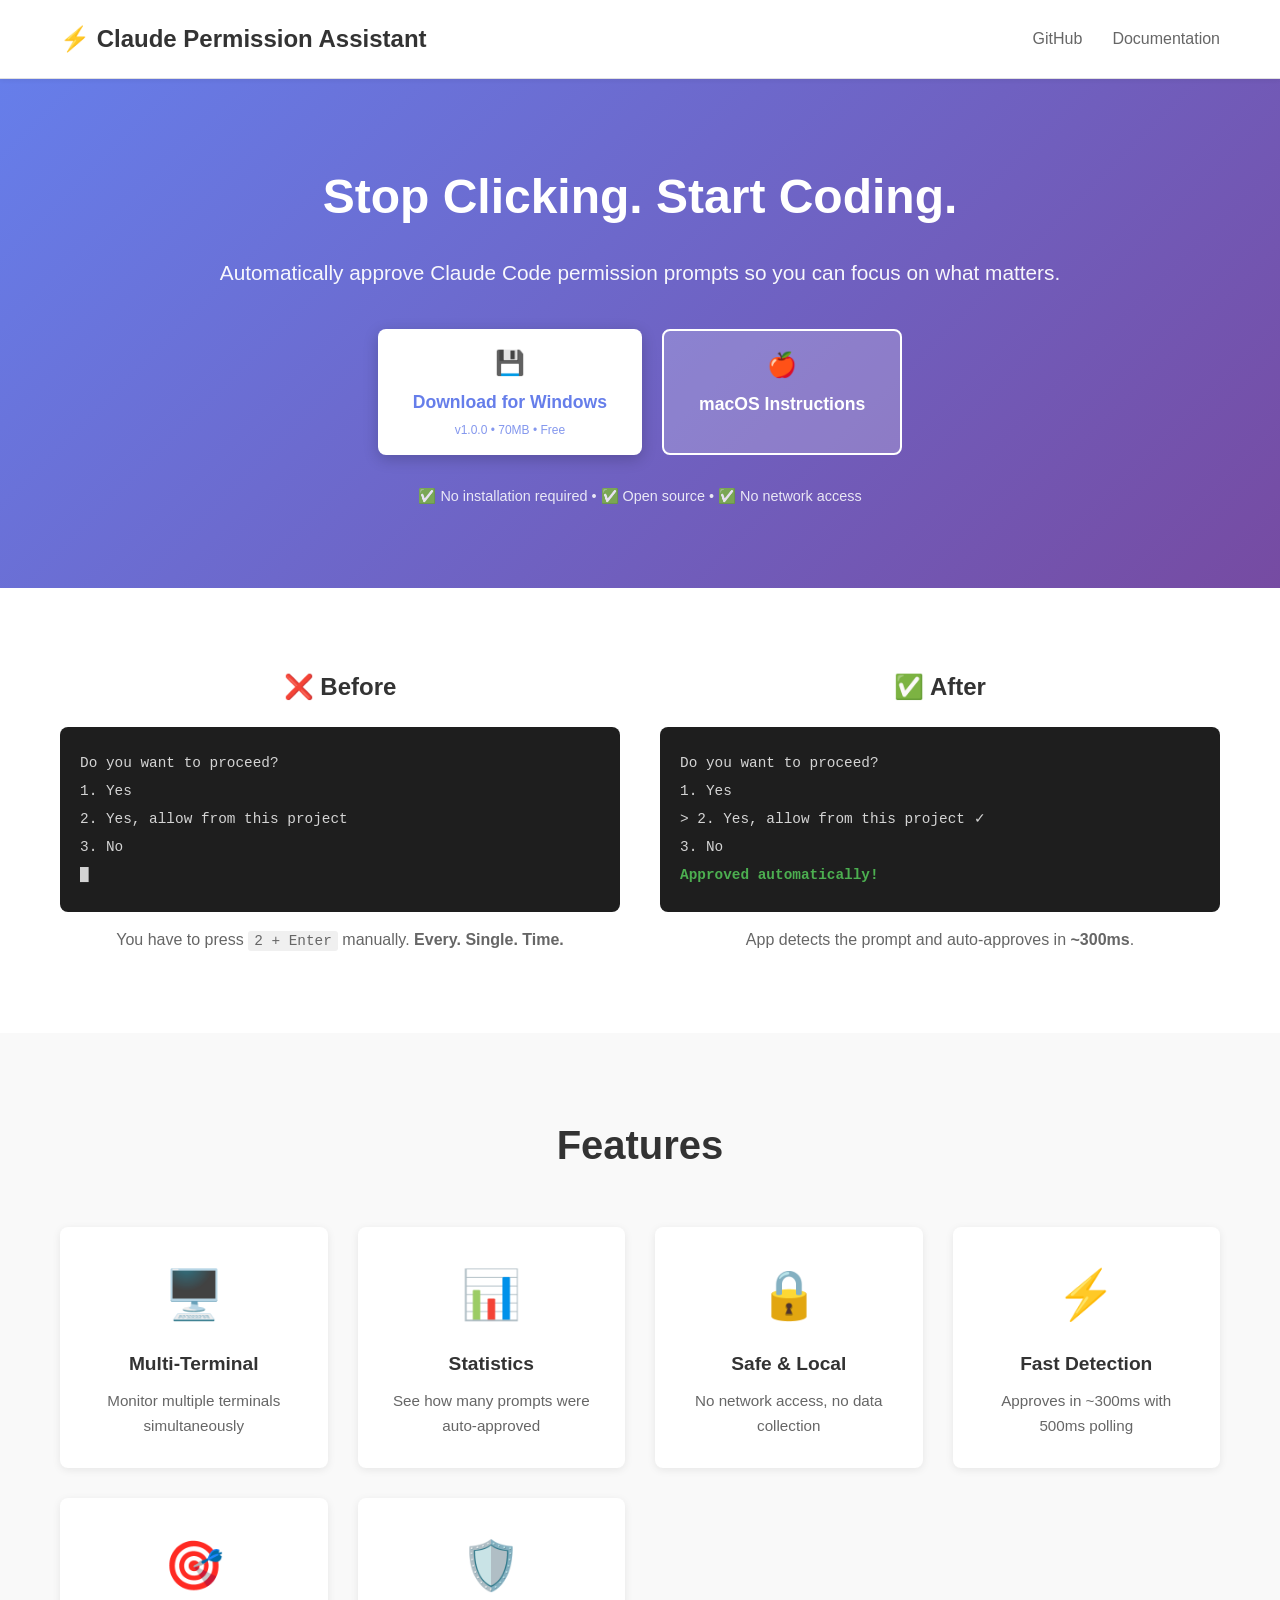
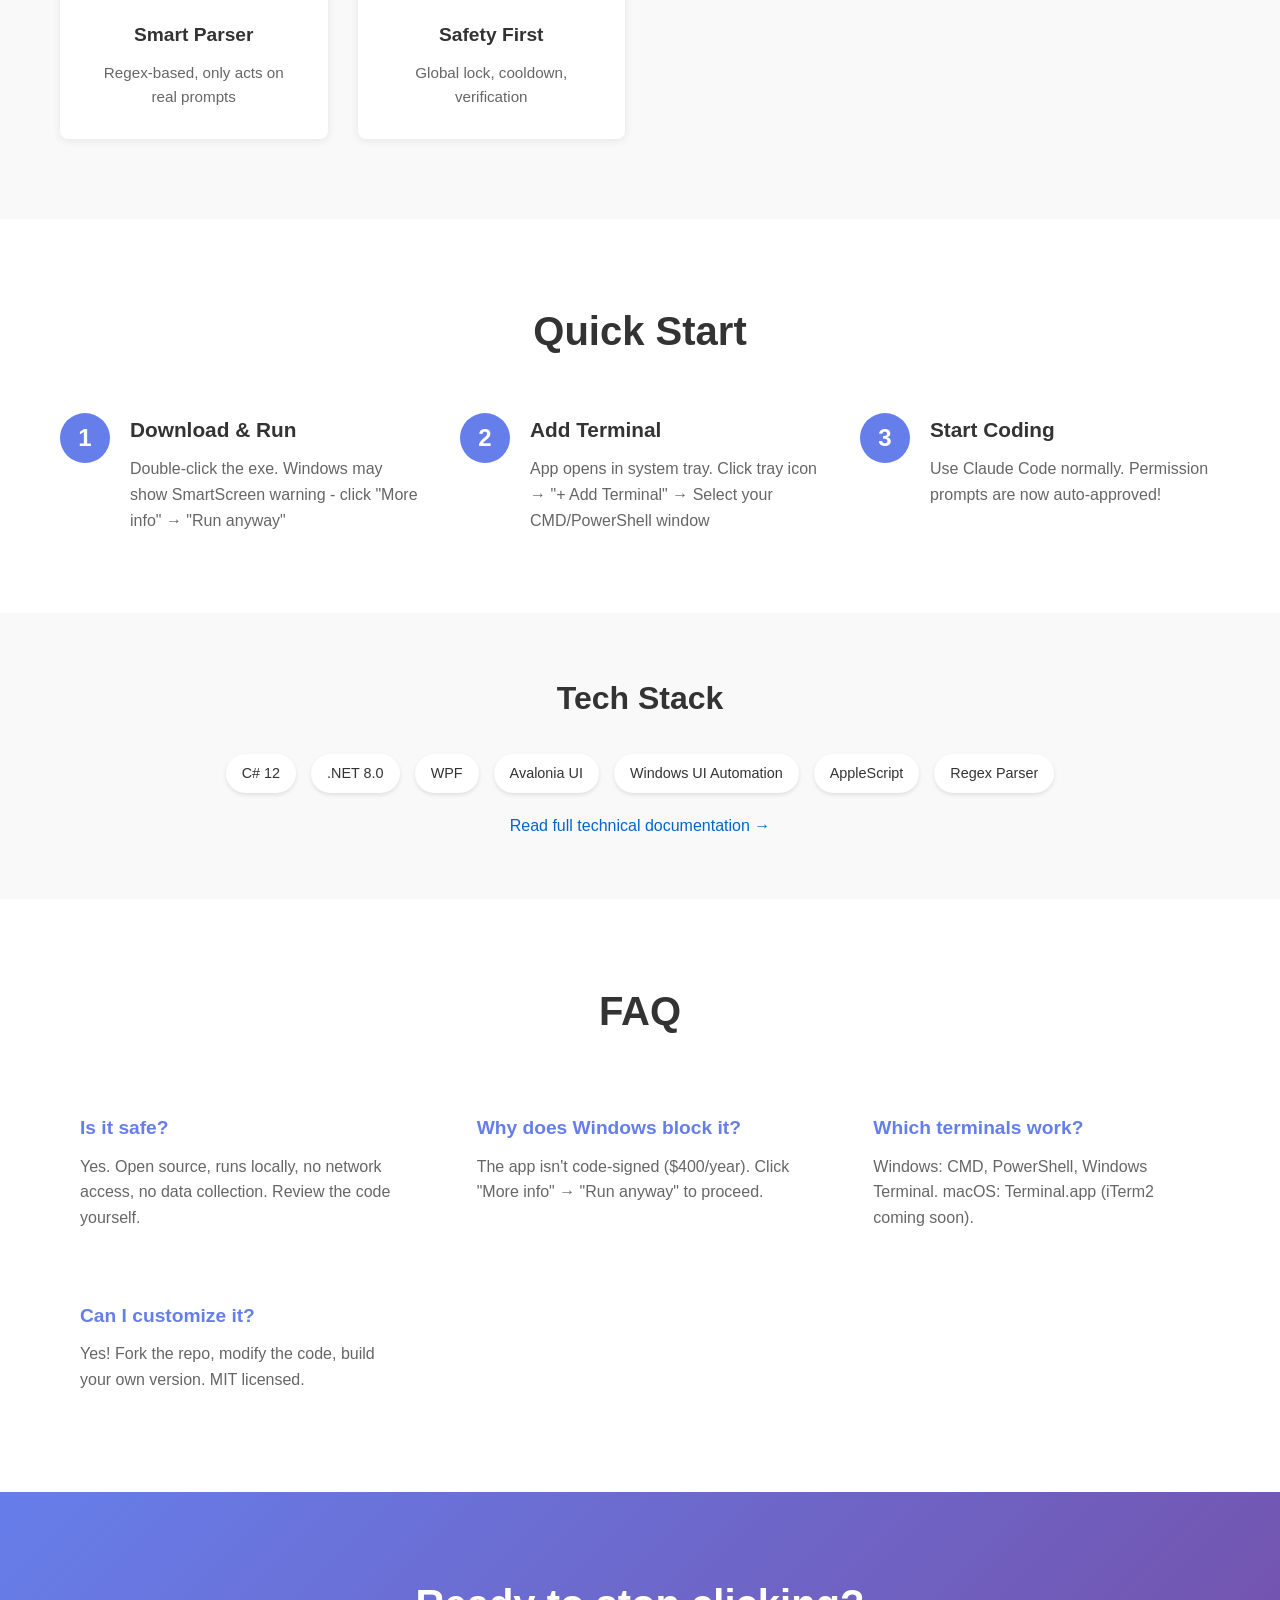
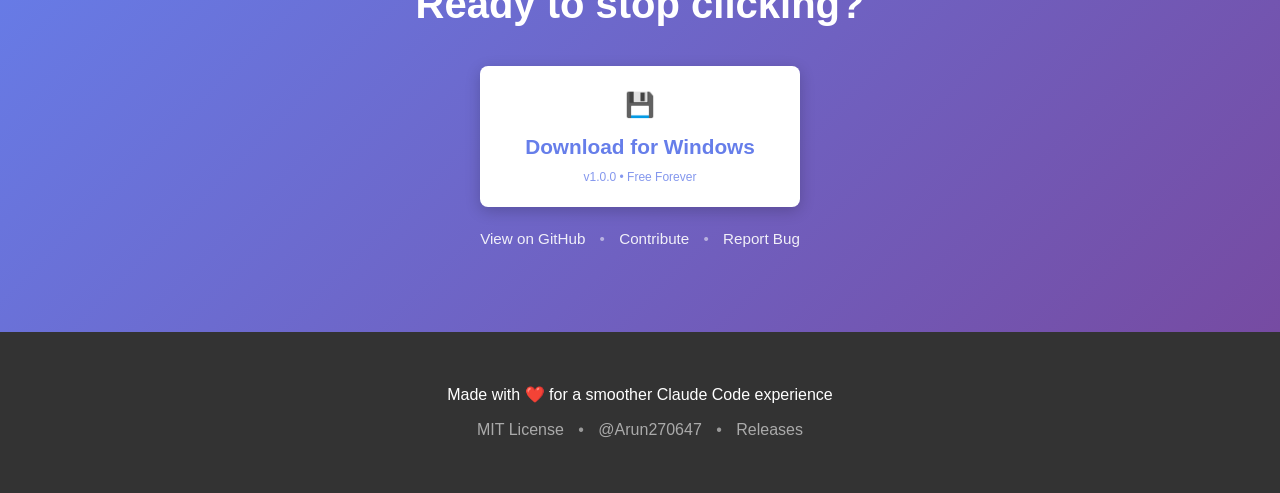
==== website/index.html @ e39c570d "Add website landing page - Responsive HTML/CSS design - Download buttons for Windows and macOS - Fea" ====
<!DOCTYPE html>
<html lang="en">
<head>
    <meta charset="UTF-8">
    <meta name="viewport" content="width=device-width, initial-scale=1.0">
    <meta name="description" content="Automatically approve Claude Code permission prompts. Free, open-source Windows and macOS app.">
    <title>Claude Permission Assistant - Auto-approve Claude Code Prompts</title>
    <link rel="stylesheet" href="assets/style.css">
</head>
<body>
    <!-- Header -->
    <header>
        <div class="container">
            <div class="logo">
                <h1>⚡ Claude Permission Assistant</h1>
            </div>
            <nav>
                <a href="https://github.com/Arun270647/claude-permissions-app">GitHub</a>
                <a href="https://github.com/Arun270647/claude-permissions-app#readme">Documentation</a>
            </nav>
        </div>
    </header>

    <!-- Hero Section -->
    <section class="hero">
        <div class="container">
            <h2>Stop Clicking. Start Coding.</h2>
            <p class="subtitle">Automatically approve Claude Code permission prompts so you can focus on what matters.</p>

            <div class="download-buttons">
                <a href="https://github.com/Arun270647/claude-permissions-app/releases/download/v1.0.0/ClaudePermissionAssistant.exe" class="btn btn-primary">
                    <span class="btn-icon">💾</span>
                    Download for Windows
                    <span class="btn-meta">v1.0.0 • 70MB • Free</span>
                </a>
                <a href="https://github.com/Arun270647/claude-permissions-app#installation" class="btn btn-secondary">
                    <span class="btn-icon">🍎</span>
                    macOS Instructions
                </a>
            </div>

            <p class="note">✅ No installation required • ✅ Open source • ✅ No network access</p>
        </div>
    </section>

    <!-- Problem/Solution -->
    <section class="problem-solution">
        <div class="container">
            <div class="before-after">
                <div class="before">
                    <h3>❌ Before</h3>
                    <div class="terminal">
                        <p>Do you want to proceed?</p>
                        <p>  1. Yes</p>
                        <p>  2. Yes, allow from this project</p>
                        <p>  3. No</p>
                        <p></p>
                        <p class="blink">█</p>
                    </div>
                    <p class="description">You have to press <code>2 + Enter</code> manually. <strong>Every. Single. Time.</strong></p>
                </div>

                <div class="after">
                    <h3>✅ After</h3>
                    <div class="terminal">
                        <p>Do you want to proceed?</p>
                        <p>  1. Yes</p>
                        <p>> 2. Yes, allow from this project ✓</p>
                        <p>  3. No</p>
                        <p></p>
                        <p class="success">Approved automatically!</p>
                    </div>
                    <p class="description">App detects the prompt and auto-approves in <strong>~300ms</strong>.</p>
                </div>
            </div>
        </div>
    </section>

    <!-- Features -->
    <section class="features">
        <div class="container">
            <h2>Features</h2>
            <div class="feature-grid">
                <div class="feature">
                    <div class="feature-icon">🖥️</div>
                    <h3>Multi-Terminal</h3>
                    <p>Monitor multiple terminals simultaneously</p>
                </div>
                <div class="feature">
                    <div class="feature-icon">📊</div>
                    <h3>Statistics</h3>
                    <p>See how many prompts were auto-approved</p>
                </div>
                <div class="feature">
                    <div class="feature-icon">🔒</div>
                    <h3>Safe & Local</h3>
                    <p>No network access, no data collection</p>
                </div>
                <div class="feature">
                    <div class="feature-icon">⚡</div>
                    <h3>Fast Detection</h3>
                    <p>Approves in ~300ms with 500ms polling</p>
                </div>
                <div class="feature">
                    <div class="feature-icon">🎯</div>
                    <h3>Smart Parser</h3>
                    <p>Regex-based, only acts on real prompts</p>
                </div>
                <div class="feature">
                    <div class="feature-icon">🛡️</div>
                    <h3>Safety First</h3>
                    <p>Global lock, cooldown, verification</p>
                </div>
            </div>
        </div>
    </section>

    <!-- Quick Start -->
    <section class="quick-start">
        <div class="container">
            <h2>Quick Start</h2>
            <div class="steps">
                <div class="step">
                    <div class="step-number">1</div>
                    <div class="step-content">
                        <h3>Download & Run</h3>
                        <p>Double-click the exe. Windows may show SmartScreen warning - click "More info" → "Run anyway"</p>
                    </div>
                </div>
                <div class="step">
                    <div class="step-number">2</div>
                    <div class="step-content">
                        <h3>Add Terminal</h3>
                        <p>App opens in system tray. Click tray icon → "+ Add Terminal" → Select your CMD/PowerShell window</p>
                    </div>
                </div>
                <div class="step">
                    <div class="step-number">3</div>
                    <div class="step-content">
                        <h3>Start Coding</h3>
                        <p>Use Claude Code normally. Permission prompts are now auto-approved!</p>
                    </div>
                </div>
            </div>
        </div>
    </section>

    <!-- Tech Stack -->
    <section class="tech-stack">
        <div class="container">
            <h2>Tech Stack</h2>
            <div class="tech-badges">
                <span class="badge">C# 12</span>
                <span class="badge">.NET 8.0</span>
                <span class="badge">WPF</span>
                <span class="badge">Avalonia UI</span>
                <span class="badge">Windows UI Automation</span>
                <span class="badge">AppleScript</span>
                <span class="badge">Regex Parser</span>
            </div>
            <p><a href="https://github.com/Arun270647/claude-permissions-app/blob/main/docs/TECH_STACK.md">Read full technical documentation →</a></p>
        </div>
    </section>

    <!-- FAQ -->
    <section class="faq">
        <div class="container">
            <h2>FAQ</h2>
            <div class="faq-grid">
                <div class="faq-item">
                    <h3>Is it safe?</h3>
                    <p>Yes. Open source, runs locally, no network access, no data collection. Review the code yourself.</p>
                </div>
                <div class="faq-item">
                    <h3>Why does Windows block it?</h3>
                    <p>The app isn't code-signed ($400/year). Click "More info" → "Run anyway" to proceed.</p>
                </div>
                <div class="faq-item">
                    <h3>Which terminals work?</h3>
                    <p>Windows: CMD, PowerShell, Windows Terminal. macOS: Terminal.app (iTerm2 coming soon).</p>
                </div>
                <div class="faq-item">
                    <h3>Can I customize it?</h3>
                    <p>Yes! Fork the repo, modify the code, build your own version. MIT licensed.</p>
                </div>
            </div>
        </div>
    </section>

    <!-- CTA -->
    <section class="cta">
        <div class="container">
            <h2>Ready to stop clicking?</h2>
            <a href="https://github.com/Arun270647/claude-permissions-app/releases/download/v1.0.0/ClaudePermissionAssistant.exe" class="btn btn-primary btn-large">
                <span class="btn-icon">💾</span>
                Download for Windows
                <span class="btn-meta">v1.0.0 • Free Forever</span>
            </a>
            <p class="cta-links">
                <a href="https://github.com/Arun270647/claude-permissions-app">View on GitHub</a>
                <span>•</span>
                <a href="https://github.com/Arun270647/claude-permissions-app/blob/main/docs/CONTRIBUTING.md">Contribute</a>
                <span>•</span>
                <a href="https://github.com/Arun270647/claude-permissions-app/issues">Report Bug</a>
            </p>
        </div>
    </section>

    <!-- Footer -->
    <footer>
        <div class="container">
            <p>Made with ❤️ for a smoother Claude Code experience</p>
            <p>
                <a href="https://github.com/Arun270647/claude-permissions-app/blob/main/LICENSE">MIT License</a>
                <span>•</span>
                <a href="https://github.com/Arun270647">@Arun270647</a>
                <span>•</span>
                <a href="https://github.com/Arun270647/claude-permissions-app/releases">Releases</a>
            </p>
        </div>
    </footer>
</body>
</html>
---- website/assets/style.css ----
/* Reset & Base */
* {
    margin: 0;
    padding: 0;
    box-sizing: border-box;
}

body {
    font-family: -apple-system, BlinkMacSystemFont, 'Segoe UI', Roboto, Oxygen, Ubuntu, Cantarell, sans-serif;
    line-height: 1.6;
    color: #333;
    background: #f5f5f5;
}

.container {
    max-width: 1200px;
    margin: 0 auto;
    padding: 0 20px;
}

a {
    color: #0066cc;
    text-decoration: none;
}

a:hover {
    text-decoration: underline;
}

code {
    background: #f0f0f0;
    padding: 2px 6px;
    border-radius: 3px;
    font-family: 'Courier New', monospace;
    font-size: 0.9em;
}

/* Header */
header {
    background: #fff;
    border-bottom: 1px solid #e0e0e0;
    padding: 20px 0;
    position: sticky;
    top: 0;
    z-index: 100;
    box-shadow: 0 2px 4px rgba(0,0,0,0.05);
}

header .container {
    display: flex;
    justify-content: space-between;
    align-items: center;
}

.logo h1 {
    font-size: 1.5rem;
    font-weight: 600;
}

nav {
    display: flex;
    gap: 30px;
}

nav a {
    color: #666;
    font-weight: 500;
    transition: color 0.2s;
}

nav a:hover {
    color: #0066cc;
    text-decoration: none;
}

/* Hero Section */
.hero {
    background: linear-gradient(135deg, #667eea 0%, #764ba2 100%);
    color: white;
    padding: 80px 0;
    text-align: center;
}

.hero h2 {
    font-size: 3rem;
    margin-bottom: 20px;
    font-weight: 700;
}

.hero .subtitle {
    font-size: 1.3rem;
    margin-bottom: 40px;
    opacity: 0.95;
}

.download-buttons {
    display: flex;
    gap: 20px;
    justify-content: center;
    margin-bottom: 30px;
    flex-wrap: wrap;
}

.btn {
    display: inline-flex;
    flex-direction: column;
    align-items: center;
    padding: 15px 35px;
    border-radius: 8px;
    font-weight: 600;
    font-size: 1.1rem;
    transition: all 0.3s;
    cursor: pointer;
    text-decoration: none;
}

.btn-primary {
    background: #fff;
    color: #667eea;
    box-shadow: 0 4px 15px rgba(0,0,0,0.2);
}

.btn-primary:hover {
    transform: translateY(-2px);
    box-shadow: 0 6px 20px rgba(0,0,0,0.3);
    text-decoration: none;
}

.btn-secondary {
    background: rgba(255,255,255,0.2);
    color: white;
    border: 2px solid white;
}

.btn-secondary:hover {
    background: rgba(255,255,255,0.3);
    transform: translateY(-2px);
    text-decoration: none;
}

.btn-icon {
    font-size: 1.5rem;
    margin-bottom: 5px;
}

.btn-meta {
    font-size: 0.75rem;
    opacity: 0.8;
    font-weight: 400;
    margin-top: 5px;
}

.btn-large {
    font-size: 1.3rem;
    padding: 20px 45px;
}

.hero .note {
    font-size: 0.9rem;
    opacity: 0.85;
}

/* Problem/Solution */
.problem-solution {
    padding: 80px 0;
    background: #fff;
}

.before-after {
    display: grid;
    grid-template-columns: 1fr 1fr;
    gap: 40px;
}

.before h3, .after h3 {
    text-align: center;
    margin-bottom: 20px;
    font-size: 1.5rem;
}

.terminal {
    background: #1e1e1e;
    color: #d4d4d4;
    padding: 20px;
    border-radius: 8px;
    font-family: 'Courier New', monospace;
    font-size: 0.9rem;
    min-height: 150px;
    margin-bottom: 15px;
}

.terminal p {
    margin: 5px 0;
}

.terminal .blink {
    animation: blink 1s infinite;
}

.terminal .success {
    color: #4caf50;
    font-weight: bold;
}

@keyframes blink {
    0%, 50% { opacity: 1; }
    51%, 100% { opacity: 0; }
}

.description {
    text-align: center;
    color: #666;
}

/* Features */
.features {
    padding: 80px 0;
    background: #f9f9f9;
}

.features h2 {
    text-align: center;
    font-size: 2.5rem;
    margin-bottom: 50px;
}

.feature-grid {
    display: grid;
    grid-template-columns: repeat(auto-fit, minmax(250px, 1fr));
    gap: 30px;
}

.feature {
    background: white;
    padding: 30px;
    border-radius: 8px;
    text-align: center;
    box-shadow: 0 2px 8px rgba(0,0,0,0.08);
    transition: transform 0.3s;
}

.feature:hover {
    transform: translateY(-5px);
}

.feature-icon {
    font-size: 3rem;
    margin-bottom: 15px;
}

.feature h3 {
    margin-bottom: 10px;
    font-size: 1.2rem;
}

.feature p {
    color: #666;
    font-size: 0.95rem;
}

/* Quick Start */
.quick-start {
    padding: 80px 0;
    background: #fff;
}

.quick-start h2 {
    text-align: center;
    font-size: 2.5rem;
    margin-bottom: 50px;
}

.steps {
    display: flex;
    gap: 40px;
    flex-wrap: wrap;
}

.step {
    flex: 1;
    min-width: 280px;
    display: flex;
    gap: 20px;
}

.step-number {
    width: 50px;
    height: 50px;
    background: #667eea;
    color: white;
    border-radius: 50%;
    display: flex;
    align-items: center;
    justify-content: center;
    font-size: 1.5rem;
    font-weight: bold;
    flex-shrink: 0;
}

.step-content h3 {
    margin-bottom: 10px;
    font-size: 1.3rem;
}

.step-content p {
    color: #666;
}

/* Tech Stack */
.tech-stack {
    padding: 60px 0;
    background: #f9f9f9;
    text-align: center;
}

.tech-stack h2 {
    font-size: 2rem;
    margin-bottom: 30px;
}

.tech-badges {
    display: flex;
    flex-wrap: wrap;
    gap: 15px;
    justify-content: center;
    margin-bottom: 20px;
}

.badge {
    background: white;
    padding: 8px 16px;
    border-radius: 20px;
    font-size: 0.9rem;
    font-weight: 500;
    box-shadow: 0 2px 4px rgba(0,0,0,0.1);
}

/* FAQ */
.faq {
    padding: 80px 0;
    background: #fff;
}

.faq h2 {
    text-align: center;
    font-size: 2.5rem;
    margin-bottom: 50px;
}

.faq-grid {
    display: grid;
    grid-template-columns: repeat(auto-fit, minmax(300px, 1fr));
    gap: 30px;
}

.faq-item {
    padding: 20px;
}

.faq-item h3 {
    margin-bottom: 10px;
    font-size: 1.2rem;
    color: #667eea;
}

.faq-item p {
    color: #666;
}

/* CTA */
.cta {
    padding: 80px 0;
    background: linear-gradient(135deg, #667eea 0%, #764ba2 100%);
    color: white;
    text-align: center;
}

.cta h2 {
    font-size: 2.5rem;
    margin-bottom: 30px;
}

.cta-links {
    margin-top: 20px;
    font-size: 0.95rem;
}

.cta-links a {
    color: white;
    opacity: 0.9;
}

.cta-links a:hover {
    opacity: 1;
}

.cta-links span {
    margin: 0 10px;
    opacity: 0.5;
}

/* Footer */
footer {
    padding: 40px 0;
    background: #333;
    color: white;
    text-align: center;
}

footer p {
    margin: 10px 0;
}

footer a {
    color: #aaa;
}

footer a:hover {
    color: white;
}

footer span {
    margin: 0 10px;
    opacity: 0.5;
}

/* Responsive */
@media (max-width: 768px) {
    .hero h2 {
        font-size: 2rem;
    }

    .hero .subtitle {
        font-size: 1.1rem;
    }

    .before-after {
        grid-template-columns: 1fr;
    }

    nav {
        gap: 15px;
    }

    .steps {
        flex-direction: column;
    }

    .download-buttons {
        flex-direction: column;
        align-items: stretch;
    }

    .btn {
        width: 100%;
    }
}

@media (max-width: 480px) {
    header .container {
        flex-direction: column;
        gap: 15px;
    }

    .hero {
        padding: 50px 0;
    }

    .features,
    .quick-start,
    .faq {
        padding: 50px 0;
    }
}
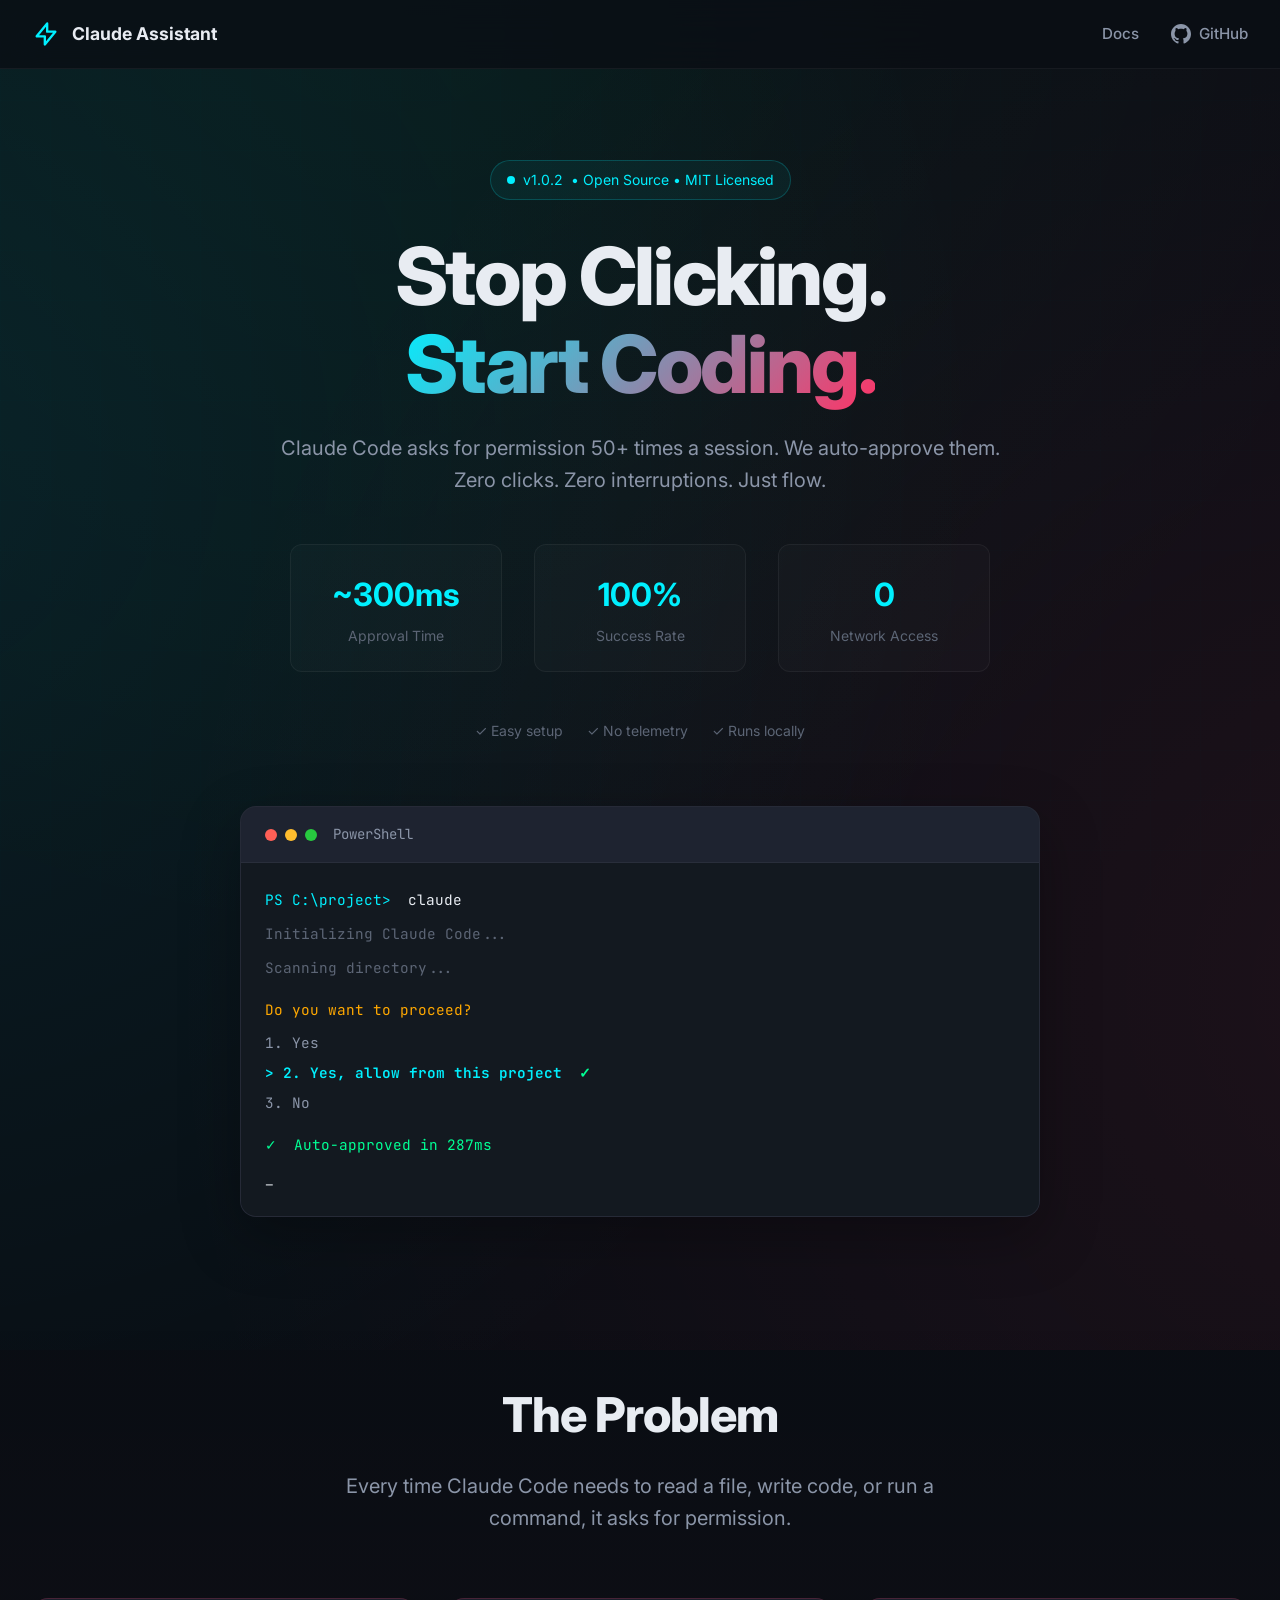
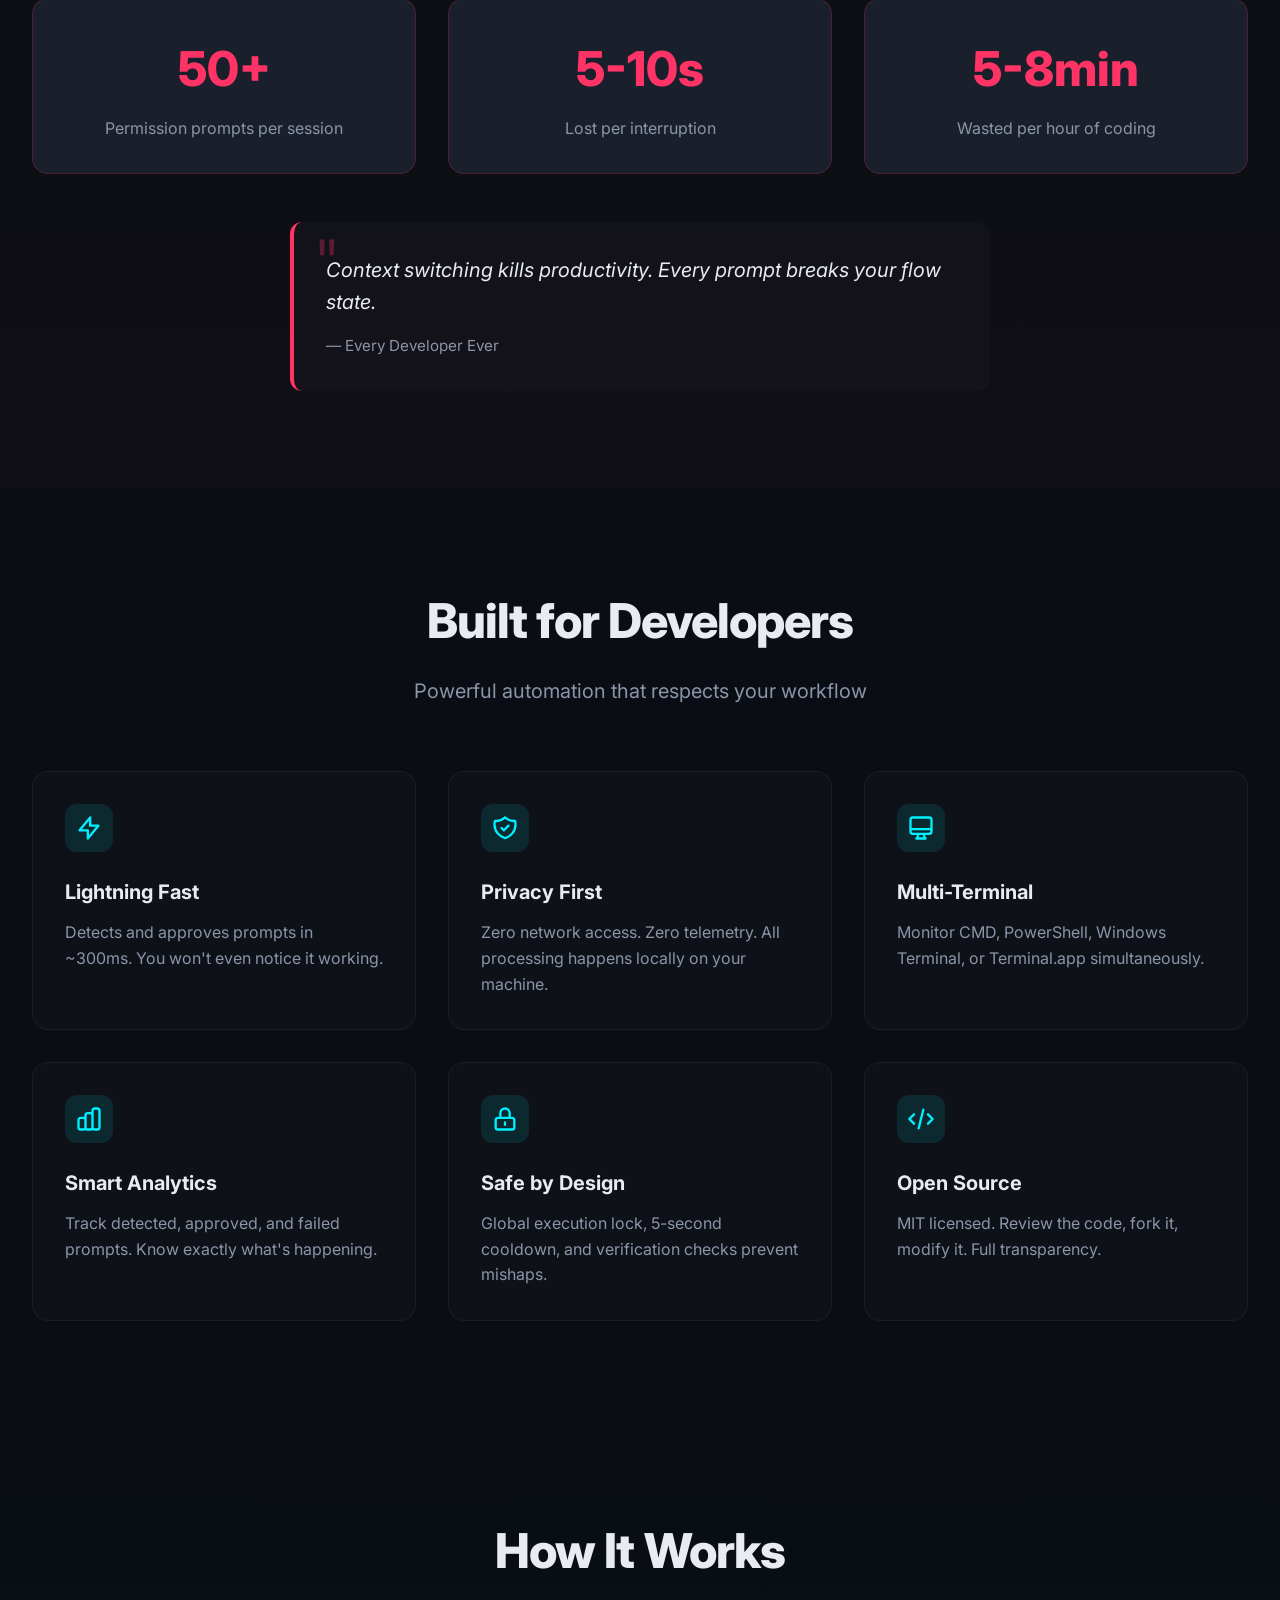
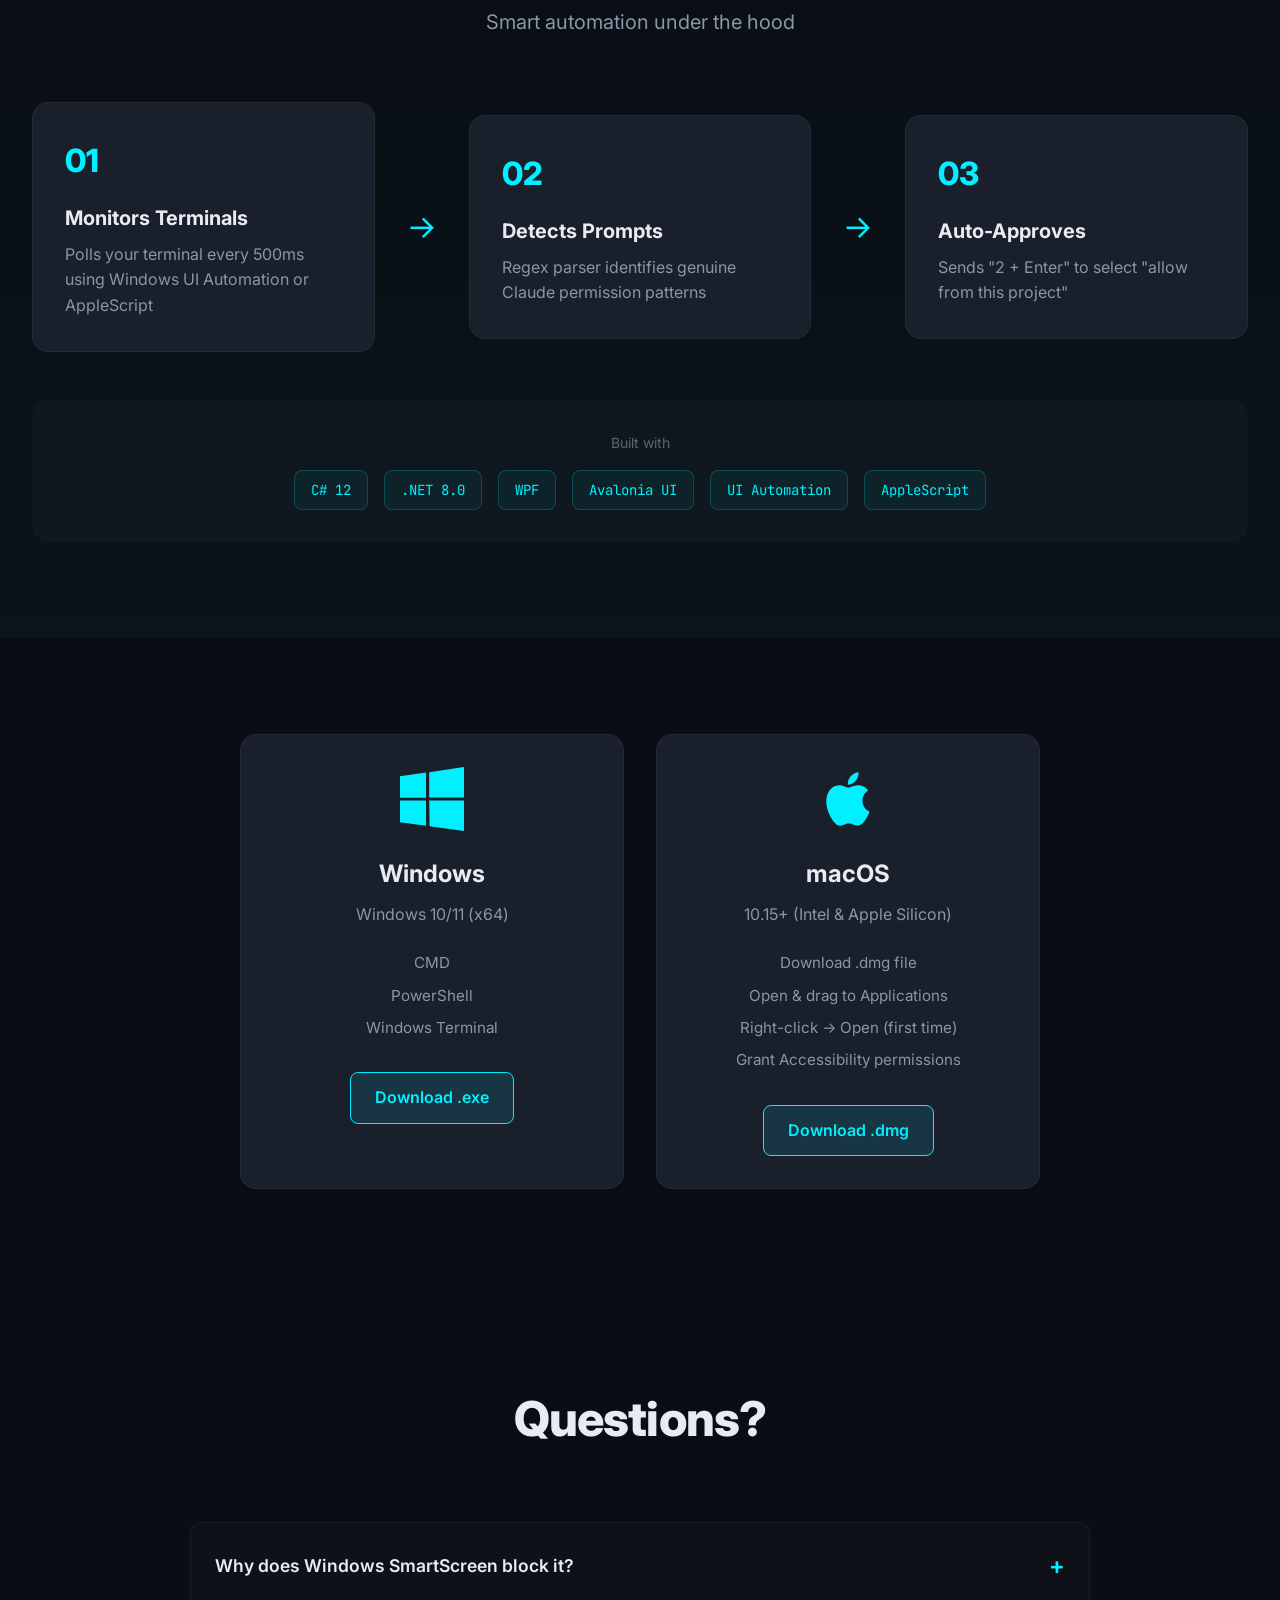
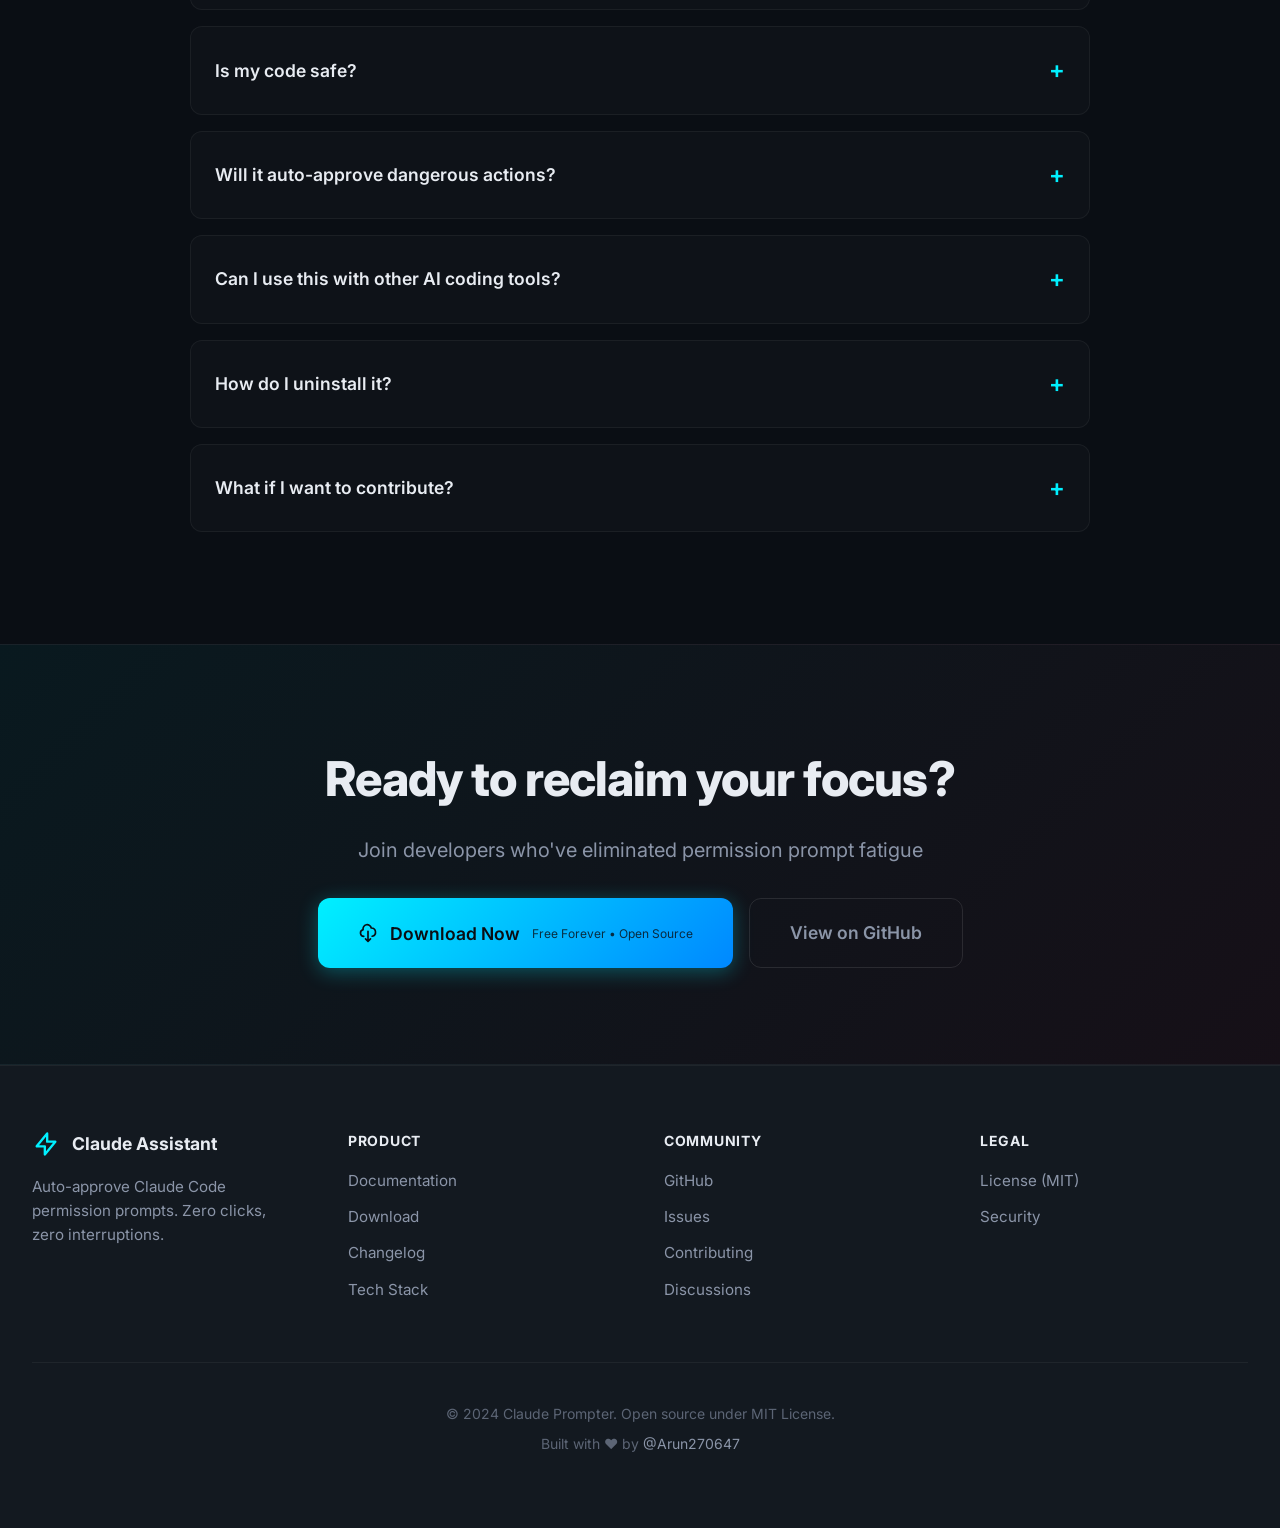
==== commit 4ccb3618: "feat: Integrate website into repo with automatic versioning CHANGES: - Moved cpa-web into website/ s" ====
--- a/website/index.html
+++ b/website/index.html
@@ -3,221 +3,415 @@
 <head>
     <meta charset="UTF-8">
     <meta name="viewport" content="width=device-width, initial-scale=1.0">
-    <meta name="description" content="Automatically approve Claude Code permission prompts. Free, open-source Windows and macOS app.">
-    <title>Claude Permission Assistant - Auto-approve Claude Code Prompts</title>
+    <meta name="description" content="Stop interrupting your flow. Claude Prompter auto-approves permission prompts so you can code without breaking focus.">
+    <title>Claude Prompter • Never Click Again</title>
+    <link rel="preconnect" href="https://fonts.googleapis.com">
+    <link rel="preconnect" href="https://fonts.gstatic.com" crossorigin>
+    <link href="https://fonts.googleapis.com/css2?family=Inter:wght@300;400;500;600;700;800;900&family=JetBrains+Mono:wght@400;600&display=swap" rel="stylesheet">
     <link rel="stylesheet" href="assets/style.css">
 </head>
 <body>
-    <!-- Header -->
-    <header>
-        <div class="container">
-            <div class="logo">
-                <h1>⚡ Claude Permission Assistant</h1>
-            </div>
-            <nav>
-                <a href="https://github.com/Arun270647/claude-permissions-app">GitHub</a>
-                <a href="https://github.com/Arun270647/claude-permissions-app#readme">Documentation</a>
-            </nav>
-        </div>
-    </header>
+    <!-- Animated background -->
+    <div class="bg-gradient"></div>
+    <div class="bg-grid"></div>
+
+    <!-- Navigation -->
+    <nav class="nav">
+        <div class="nav-container">
+            <div class="nav-logo">
+                <svg class="logo-icon" viewBox="0 0 24 24" fill="none" stroke="currentColor">
+                    <path stroke-linecap="round" stroke-linejoin="round" stroke-width="2" d="M13 10V3L4 14h7v7l9-11h-7z" />
+                </svg>
+                <span>Claude Assistant</span>
+            </div>
+            <div class="nav-links">
+                <a href="https://github.com/Arun270647/claude-permissions-app#readme" class="nav-link">Docs</a>
+                <a href="https://github.com/Arun270647/claude-permissions-app" class="nav-link">
+                    <svg width="20" height="20" viewBox="0 0 24 24" fill="currentColor">
+                        <path d="M12 0c-6.626 0-12 5.373-12 12 0 5.302 3.438 9.8 8.207 11.387.599.111.793-.261.793-.577v-2.234c-3.338.726-4.033-1.416-4.033-1.416-.546-1.387-1.333-1.756-1.333-1.756-1.089-.745.083-.729.083-.729 1.205.084 1.839 1.237 1.839 1.237 1.07 1.834 2.807 1.304 3.492.997.107-.775.418-1.305.762-1.604-2.665-.305-5.467-1.334-5.467-5.931 0-1.311.469-2.381 1.236-3.221-.124-.303-.535-1.524.117-3.176 0 0 1.008-.322 3.301 1.23.957-.266 1.983-.399 3.003-.404 1.02.005 2.047.138 3.006.404 2.291-1.552 3.297-1.23 3.297-1.23.653 1.653.242 2.874.118 3.176.77.84 1.235 1.911 1.235 3.221 0 4.609-2.807 5.624-5.479 5.921.43.372.823 1.102.823 2.222v3.293c0 .319.192.694.801.576 4.765-1.589 8.199-6.086 8.199-11.386 0-6.627-5.373-12-12-12z"/>
+                    </svg>
+                    GitHub
+                </a>
+            </div>
+        </div>
+    </nav>
 
     <!-- Hero Section -->
     <section class="hero">
-        <div class="container">
-            <h2>Stop Clicking. Start Coding.</h2>
-            <p class="subtitle">Automatically approve Claude Code permission prompts so you can focus on what matters.</p>
-
-            <div class="download-buttons">
-                <a href="https://github.com/Arun270647/claude-permissions-app/releases/download/v1.0.0/ClaudePermissionAssistant.exe" class="btn btn-primary">
-                    <span class="btn-icon">💾</span>
-                    Download for Windows
-                    <span class="btn-meta">v1.0.0 • 70MB • Free</span>
-                </a>
-                <a href="https://github.com/Arun270647/claude-permissions-app#installation" class="btn btn-secondary">
-                    <span class="btn-icon">🍎</span>
-                    macOS Instructions
-                </a>
-            </div>
-
-            <p class="note">✅ No installation required • ✅ Open source • ✅ No network access</p>
-        </div>
-    </section>
-
-    <!-- Problem/Solution -->
-    <section class="problem-solution">
-        <div class="container">
-            <div class="before-after">
-                <div class="before">
-                    <h3>❌ Before</h3>
-                    <div class="terminal">
-                        <p>Do you want to proceed?</p>
-                        <p>  1. Yes</p>
-                        <p>  2. Yes, allow from this project</p>
-                        <p>  3. No</p>
-                        <p></p>
-                        <p class="blink">█</p>
-                    </div>
-                    <p class="description">You have to press <code>2 + Enter</code> manually. <strong>Every. Single. Time.</strong></p>
-                </div>
-
-                <div class="after">
-                    <h3>✅ After</h3>
-                    <div class="terminal">
-                        <p>Do you want to proceed?</p>
-                        <p>  1. Yes</p>
-                        <p>> 2. Yes, allow from this project ✓</p>
-                        <p>  3. No</p>
-                        <p></p>
-                        <p class="success">Approved automatically!</p>
-                    </div>
-                    <p class="description">App detects the prompt and auto-approves in <strong>~300ms</strong>.</p>
-                </div>
-            </div>
-        </div>
-    </section>
-
-    <!-- Features -->
+        <div class="hero-container">
+            <div class="hero-badge">
+                <span class="badge-dot"></span>
+                <span id="version-badge">v1.0.2</span> • Open Source • MIT Licensed
+            </div>
+
+            <h1 class="hero-title">
+                Stop Clicking.
+                <br />
+                <span class="gradient-text">Start Coding.</span>
+            </h1>
+
+            <p class="hero-subtitle">
+                Claude Code asks for permission 50+ times a session. We auto-approve them.
+                <br />
+                Zero clicks. Zero interruptions. Just flow.
+            </p>
+
+            <div class="hero-stats">
+                <div class="stat">
+                    <div class="stat-value">~300ms</div>
+                    <div class="stat-label">Approval Time</div>
+                </div>
+                <div class="stat">
+                    <div class="stat-value">100%</div>
+                    <div class="stat-label">Success Rate</div>
+                </div>
+                <div class="stat">
+                    <div class="stat-value">0</div>
+                    <div class="stat-label">Network Access</div>
+                </div>
+            </div>
+
+            <div class="hero-cta">
+                <div class="hero-trust">
+                    <span>✓ Easy setup</span>
+                    <span>✓ No telemetry</span>
+                    <span>✓ Runs locally</span>
+                </div>
+            </div>
+        </div>
+
+        <!-- Visual Demo -->
+        <div class="demo-container">
+            <div class="demo-card">
+                <div class="demo-header">
+                    <div class="demo-dots">
+                        <span></span><span></span><span></span>
+                    </div>
+                    <div class="demo-title">PowerShell</div>
+                </div>
+                <div class="demo-terminal">
+                    <div class="terminal-line">
+                        <span class="prompt">PS C:\project></span> claude
+                    </div>
+                    <div class="terminal-line dim">Initializing Claude Code...</div>
+                    <div class="terminal-line dim">Scanning directory...</div>
+                    <div class="terminal-prompt">
+                        <div class="prompt-text">Do you want to proceed?</div>
+                        <div class="prompt-option dim">  1. Yes</div>
+                        <div class="prompt-option selected">
+                            > 2. Yes, allow from this project
+                            <span class="check-mark">✓</span>
+                        </div>
+                        <div class="prompt-option dim">  3. No</div>
+                    </div>
+                    <div class="terminal-line success">
+                        <span class="success-icon">✓</span>
+                        Auto-approved in 287ms
+                    </div>
+                    <div class="terminal-cursor">_</div>
+                </div>
+            </div>
+        </div>
+    </section>
+
+    <!-- Problem Statement -->
+    <section class="problem">
+        <div class="section-container">
+            <div class="section-header">
+                <h2 class="section-title">The Problem</h2>
+                <p class="section-desc">Every time Claude Code needs to read a file, write code, or run a command, it asks for permission.</p>
+            </div>
+
+            <div class="problem-visual">
+                <div class="problem-card">
+                    <div class="problem-number">50+</div>
+                    <div class="problem-label">Permission prompts per session</div>
+                </div>
+                <div class="problem-card">
+                    <div class="problem-number">5-10s</div>
+                    <div class="problem-label">Lost per interruption</div>
+                </div>
+                <div class="problem-card">
+                    <div class="problem-number">5-8min</div>
+                    <div class="problem-label">Wasted per hour of coding</div>
+                </div>
+            </div>
+
+            <div class="quote">
+                <div class="quote-mark">"</div>
+                <p>Context switching kills productivity. Every prompt breaks your flow state.</p>
+                <div class="quote-author">— Every Developer Ever</div>
+            </div>
+        </div>
+    </section>
+
+    <!-- Features Grid -->
     <section class="features">
-        <div class="container">
-            <h2>Features</h2>
-            <div class="feature-grid">
-                <div class="feature">
-                    <div class="feature-icon">🖥️</div>
+        <div class="section-container">
+            <div class="section-header">
+                <h2 class="section-title">Built for Developers</h2>
+                <p class="section-desc">Powerful automation that respects your workflow</p>
+            </div>
+
+            <div class="features-grid">
+                <div class="feature-card">
+                    <div class="feature-icon">
+                        <svg viewBox="0 0 24 24" fill="none" stroke="currentColor">
+                            <path stroke-linecap="round" stroke-linejoin="round" stroke-width="2" d="M13 10V3L4 14h7v7l9-11h-7z" />
+                        </svg>
+                    </div>
+                    <h3>Lightning Fast</h3>
+                    <p>Detects and approves prompts in ~300ms. You won't even notice it working.</p>
+                </div>
+
+                <div class="feature-card">
+                    <div class="feature-icon">
+                        <svg viewBox="0 0 24 24" fill="none" stroke="currentColor">
+                            <path stroke-linecap="round" stroke-linejoin="round" stroke-width="2" d="M9 12l2 2 4-4m5.618-4.016A11.955 11.955 0 0112 2.944a11.955 11.955 0 01-8.618 3.04A12.02 12.02 0 003 9c0 5.591 3.824 10.29 9 11.622 5.176-1.332 9-6.03 9-11.622 0-1.042-.133-2.052-.382-3.016z" />
+                        </svg>
+                    </div>
+                    <h3>Privacy First</h3>
+                    <p>Zero network access. Zero telemetry. All processing happens locally on your machine.</p>
+                </div>
+
+                <div class="feature-card">
+                    <div class="feature-icon">
+                        <svg viewBox="0 0 24 24" fill="none" stroke="currentColor">
+                            <path stroke-linecap="round" stroke-linejoin="round" stroke-width="2" d="M9.75 17L9 20l-1 1h8l-1-1-.75-3M3 13h18M5 17h14a2 2 0 002-2V5a2 2 0 00-2-2H5a2 2 0 00-2 2v10a2 2 0 002 2z" />
+                        </svg>
+                    </div>
                     <h3>Multi-Terminal</h3>
-                    <p>Monitor multiple terminals simultaneously</p>
-                </div>
-                <div class="feature">
-                    <div class="feature-icon">📊</div>
-                    <h3>Statistics</h3>
-                    <p>See how many prompts were auto-approved</p>
-                </div>
-                <div class="feature">
-                    <div class="feature-icon">🔒</div>
-                    <h3>Safe & Local</h3>
-                    <p>No network access, no data collection</p>
-                </div>
-                <div class="feature">
-                    <div class="feature-icon">⚡</div>
-                    <h3>Fast Detection</h3>
-                    <p>Approves in ~300ms with 500ms polling</p>
-                </div>
-                <div class="feature">
-                    <div class="feature-icon">🎯</div>
-                    <h3>Smart Parser</h3>
-                    <p>Regex-based, only acts on real prompts</p>
-                </div>
-                <div class="feature">
-                    <div class="feature-icon">🛡️</div>
-                    <h3>Safety First</h3>
-                    <p>Global lock, cooldown, verification</p>
-                </div>
-            </div>
-        </div>
-    </section>
-
-    <!-- Quick Start -->
-    <section class="quick-start">
-        <div class="container">
-            <h2>Quick Start</h2>
-            <div class="steps">
-                <div class="step">
-                    <div class="step-number">1</div>
-                    <div class="step-content">
-                        <h3>Download & Run</h3>
-                        <p>Double-click the exe. Windows may show SmartScreen warning - click "More info" → "Run anyway"</p>
-                    </div>
-                </div>
-                <div class="step">
-                    <div class="step-number">2</div>
-                    <div class="step-content">
-                        <h3>Add Terminal</h3>
-                        <p>App opens in system tray. Click tray icon → "+ Add Terminal" → Select your CMD/PowerShell window</p>
-                    </div>
-                </div>
-                <div class="step">
-                    <div class="step-number">3</div>
-                    <div class="step-content">
-                        <h3>Start Coding</h3>
-                        <p>Use Claude Code normally. Permission prompts are now auto-approved!</p>
-                    </div>
-                </div>
-            </div>
-        </div>
-    </section>
-
-    <!-- Tech Stack -->
-    <section class="tech-stack">
-        <div class="container">
-            <h2>Tech Stack</h2>
-            <div class="tech-badges">
-                <span class="badge">C# 12</span>
-                <span class="badge">.NET 8.0</span>
-                <span class="badge">WPF</span>
-                <span class="badge">Avalonia UI</span>
-                <span class="badge">Windows UI Automation</span>
-                <span class="badge">AppleScript</span>
-                <span class="badge">Regex Parser</span>
-            </div>
-            <p><a href="https://github.com/Arun270647/claude-permissions-app/blob/main/docs/TECH_STACK.md">Read full technical documentation →</a></p>
+                    <p>Monitor CMD, PowerShell, Windows Terminal, or Terminal.app simultaneously.</p>
+                </div>
+
+                <div class="feature-card">
+                    <div class="feature-icon">
+                        <svg viewBox="0 0 24 24" fill="none" stroke="currentColor">
+                            <path stroke-linecap="round" stroke-linejoin="round" stroke-width="2" d="M9 19v-6a2 2 0 00-2-2H5a2 2 0 00-2 2v6a2 2 0 002 2h2a2 2 0 002-2zm0 0V9a2 2 0 012-2h2a2 2 0 012 2v10m-6 0a2 2 0 002 2h2a2 2 0 002-2m0 0V5a2 2 0 012-2h2a2 2 0 012 2v14a2 2 0 01-2 2h-2a2 2 0 01-2-2z" />
+                        </svg>
+                    </div>
+                    <h3>Smart Analytics</h3>
+                    <p>Track detected, approved, and failed prompts. Know exactly what's happening.</p>
+                </div>
+
+                <div class="feature-card">
+                    <div class="feature-icon">
+                        <svg viewBox="0 0 24 24" fill="none" stroke="currentColor">
+                            <path stroke-linecap="round" stroke-linejoin="round" stroke-width="2" d="M12 15v2m-6 4h12a2 2 0 002-2v-6a2 2 0 00-2-2H6a2 2 0 00-2 2v6a2 2 0 002 2zm10-10V7a4 4 0 00-8 0v4h8z" />
+                        </svg>
+                    </div>
+                    <h3>Safe by Design</h3>
+                    <p>Global execution lock, 5-second cooldown, and verification checks prevent mishaps.</p>
+                </div>
+
+                <div class="feature-card">
+                    <div class="feature-icon">
+                        <svg viewBox="0 0 24 24" fill="none" stroke="currentColor">
+                            <path stroke-linecap="round" stroke-linejoin="round" stroke-width="2" d="M10 20l4-16m4 4l4 4-4 4M6 16l-4-4 4-4" />
+                        </svg>
+                    </div>
+                    <h3>Open Source</h3>
+                    <p>MIT licensed. Review the code, fork it, modify it. Full transparency.</p>
+                </div>
+            </div>
+        </div>
+    </section>
+
+    <!-- How It Works -->
+    <section class="how-it-works">
+        <div class="section-container">
+            <div class="section-header">
+                <h2 class="section-title">How It Works</h2>
+                <p class="section-desc">Smart automation under the hood</p>
+            </div>
+
+            <div class="workflow">
+                <div class="workflow-step">
+                    <div class="workflow-number">01</div>
+                    <div class="workflow-content">
+                        <h3>Monitors Terminals</h3>
+                        <p>Polls your terminal every 500ms using Windows UI Automation or AppleScript</p>
+                    </div>
+                </div>
+                <div class="workflow-arrow">→</div>
+                <div class="workflow-step">
+                    <div class="workflow-number">02</div>
+                    <div class="workflow-content">
+                        <h3>Detects Prompts</h3>
+                        <p>Regex parser identifies genuine Claude permission patterns</p>
+                    </div>
+                </div>
+                <div class="workflow-arrow">→</div>
+                <div class="workflow-step">
+                    <div class="workflow-number">03</div>
+                    <div class="workflow-content">
+                        <h3>Auto-Approves</h3>
+                        <p>Sends "2 + Enter" to select "allow from this project"</p>
+                    </div>
+                </div>
+            </div>
+
+            <div class="tech-stack">
+                <div class="tech-label">Built with</div>
+                <div class="tech-tags">
+                    <span class="tech-tag">C# 12</span>
+                    <span class="tech-tag">.NET 8.0</span>
+                    <span class="tech-tag">WPF</span>
+                    <span class="tech-tag">Avalonia UI</span>
+                    <span class="tech-tag">UI Automation</span>
+                    <span class="tech-tag">AppleScript</span>
+                </div>
+            </div>
+        </div>
+    </section>
+
+    <!-- Platform Support -->
+    <section class="platforms">
+        <div class="section-container">
+            <div class="platform-grid">
+                <div class="platform-card">
+                    <div class="platform-icon">
+                        <svg viewBox="0 0 24 24" fill="currentColor">
+                            <path d="M0 3.449L9.75 2.1v9.451H0m10.949-9.602L24 0v11.4H10.949M0 12.6h9.75v9.451L0 20.699M10.949 12.6H24V24l-12.9-1.801"/>
+                        </svg>
+                    </div>
+                    <h3>Windows</h3>
+                    <p>Windows 10/11 (x64)</p>
+                    <ul>
+                        <li>CMD</li>
+                        <li>PowerShell</li>
+                        <li>Windows Terminal</li>
+                    </ul>
+                    <a href="https://github.com/Arun270647/claude-permissions-app/releases/latest" class="platform-download" id="dlWin">Download .exe</a>
+                </div>
+
+                <div class="platform-card">
+                    <div class="platform-icon">
+                        <svg viewBox="0 0 24 24" fill="currentColor">
+                            <path d="M18.71 19.5C17.88 20.74 17 21.95 15.66 21.97C14.32 22 13.89 21.18 12.37 21.18C10.84 21.18 10.37 21.95 9.09997 22C7.78997 22.05 6.79997 20.68 5.95997 19.47C4.24997 17 2.93997 12.45 4.69997 9.39C5.56997 7.87 7.12997 6.91 8.81997 6.88C10.1 6.86 11.32 7.75 12.11 7.75C12.89 7.75 14.37 6.68 15.92 6.84C16.57 6.87 18.39 7.1 19.56 8.82C19.47 8.88 17.39 10.1 17.41 12.63C17.44 15.65 20.06 16.66 20.09 16.67C20.06 16.74 19.67 18.11 18.71 19.5ZM13 3.5C13.73 2.67 14.94 2.04 15.94 2C16.07 3.17 15.6 4.35 14.9 5.19C14.21 6.04 13.07 6.7 11.95 6.61C11.8 5.46 12.36 4.26 13 3.5Z"/>
+                        </svg>
+                    </div>
+                    <h3>macOS</h3>
+                    <p>10.15+ (Intel & Apple Silicon)</p>
+                    <ul>
+                        <li>Download .dmg file</li>
+                        <li>Open & drag to Applications</li>
+                        <li>Right-click → Open (first time)</li>
+                        <li>Grant Accessibility permissions</li>
+                    </ul>
+                    <a href="#" class="platform-download" id="dlMac">Download .dmg</a>
+                </div>
+            </div>
         </div>
     </section>
 
     <!-- FAQ -->
     <section class="faq">
-        <div class="container">
-            <h2>FAQ</h2>
+        <div class="section-container">
+            <div class="section-header">
+                <h2 class="section-title">Questions?</h2>
+            </div>
+
             <div class="faq-grid">
-                <div class="faq-item">
-                    <h3>Is it safe?</h3>
-                    <p>Yes. Open source, runs locally, no network access, no data collection. Review the code yourself.</p>
-                </div>
-                <div class="faq-item">
-                    <h3>Why does Windows block it?</h3>
-                    <p>The app isn't code-signed ($400/year). Click "More info" → "Run anyway" to proceed.</p>
-                </div>
-                <div class="faq-item">
-                    <h3>Which terminals work?</h3>
-                    <p>Windows: CMD, PowerShell, Windows Terminal. macOS: Terminal.app (iTerm2 coming soon).</p>
-                </div>
-                <div class="faq-item">
-                    <h3>Can I customize it?</h3>
-                    <p>Yes! Fork the repo, modify the code, build your own version. MIT licensed.</p>
-                </div>
-            </div>
-        </div>
-    </section>
-
-    <!-- CTA -->
-    <section class="cta">
-        <div class="container">
-            <h2>Ready to stop clicking?</h2>
-            <a href="https://github.com/Arun270647/claude-permissions-app/releases/download/v1.0.0/ClaudePermissionAssistant.exe" class="btn btn-primary btn-large">
-                <span class="btn-icon">💾</span>
-                Download for Windows
-                <span class="btn-meta">v1.0.0 • Free Forever</span>
-            </a>
-            <p class="cta-links">
-                <a href="https://github.com/Arun270647/claude-permissions-app">View on GitHub</a>
-                <span>•</span>
-                <a href="https://github.com/Arun270647/claude-permissions-app/blob/main/docs/CONTRIBUTING.md">Contribute</a>
-                <span>•</span>
-                <a href="https://github.com/Arun270647/claude-permissions-app/issues">Report Bug</a>
-            </p>
+                <details class="faq-item">
+                    <summary>Why does Windows SmartScreen block it?</summary>
+                    <p>The app isn't code-signed because signing certificates cost $400/year. The project is open source — review the code yourself. Click "More info" → "Run anyway" to bypass SmartScreen.</p>
+                </details>
+
+                <details class="faq-item">
+                    <summary>Is my code safe?</summary>
+                    <p>100%. The app has zero network access and collects zero data. It only reads terminal text and sends keyboard input (number + Enter). All code is open source for review.</p>
+                </details>
+
+                <details class="faq-item">
+                    <summary>Will it auto-approve dangerous actions?</summary>
+                    <p>No. It only approves prompts with "allow from this project" options. One-time "Yes/No" prompts are untouched. Plus, you control which terminals are monitored.</p>
+                </details>
+
+                <details class="faq-item">
+                    <summary>Can I use this with other AI coding tools?</summary>
+                    <p>Currently designed for Claude Code, but the architecture is extensible. Fork the repo and adapt the regex patterns for your tool.</p>
+                </details>
+
+                <details class="faq-item">
+                    <summary>How do I uninstall it?</summary>
+                    <p>Close the app from the system tray. <strong>Windows:</strong> Delete the .exe file. <strong>macOS:</strong> Drag the app from Applications to Trash. No files installed elsewhere. Clean removal.</p>
+                </details>
+
+                <details class="faq-item">
+                    <summary>What if I want to contribute?</summary>
+                    <p>Pull requests welcome! Check the <a href="https://github.com/Arun270647/claude-permissions-app/blob/main/docs/CONTRIBUTING.md">contributing guide</a> and open an issue to discuss major changes.</p>
+                </details>
+            </div>
+        </div>
+    </section>
+
+    <!-- Final CTA -->
+    <section class="final-cta">
+        <div class="cta-container">
+            <div class="cta-content">
+                <h2>Ready to reclaim your focus?</h2>
+                <p>Join developers who've eliminated permission prompt fatigue</p>
+                <div class="cta-buttons">
+                    <button class="btn-primary large" id="finalCTA">
+                        <svg class="btn-icon" viewBox="0 0 24 24" fill="none" stroke="currentColor">
+                            <path stroke-linecap="round" stroke-linejoin="round" stroke-width="2" d="M7 16a4 4 0 01-.88-7.903A5 5 0 1115.9 6L16 6a5 5 0 011 9.9M9 19l3 3m0 0l3-3m-3 3V10" />
+                        </svg>
+                        Download Now
+                        <span class="btn-meta">Free Forever • Open Source</span>
+                    </button>
+                    <a href="https://github.com/Arun270647/claude-permissions-app" class="btn-ghost large">
+                        View on GitHub
+                    </a>
+                </div>
+            </div>
         </div>
     </section>
 
     <!-- Footer -->
-    <footer>
-        <div class="container">
-            <p>Made with ❤️ for a smoother Claude Code experience</p>
-            <p>
-                <a href="https://github.com/Arun270647/claude-permissions-app/blob/main/LICENSE">MIT License</a>
-                <span>•</span>
-                <a href="https://github.com/Arun270647">@Arun270647</a>
-                <span>•</span>
-                <a href="https://github.com/Arun270647/claude-permissions-app/releases">Releases</a>
-            </p>
+    <footer class="footer">
+        <div class="footer-container">
+            <div class="footer-grid">
+                <div class="footer-col">
+                    <div class="footer-logo">
+                        <svg class="logo-icon" viewBox="0 0 24 24" fill="none" stroke="currentColor">
+                            <path stroke-linecap="round" stroke-linejoin="round" stroke-width="2" d="M13 10V3L4 14h7v7l9-11h-7z" />
+                        </svg>
+                        <span>Claude Assistant</span>
+                    </div>
+                    <p class="footer-desc">Auto-approve Claude Code permission prompts. Zero clicks, zero interruptions.</p>
+                </div>
+
+                <div class="footer-col">
+                    <h4>Product</h4>
+                    <a href="https://github.com/Arun270647/claude-permissions-app#readme">Documentation</a>
+                    <a href="https://github.com/Arun270647/claude-permissions-app/releases">Download</a>
+                    <a href="https://github.com/Arun270647/claude-permissions-app/blob/main/CHANGELOG.md">Changelog</a>
+                    <a href="https://github.com/Arun270647/claude-permissions-app/blob/main/docs/TECH_STACK.md">Tech Stack</a>
+                </div>
+
+                <div class="footer-col">
+                    <h4>Community</h4>
+                    <a href="https://github.com/Arun270647/claude-permissions-app">GitHub</a>
+                    <a href="https://github.com/Arun270647/claude-permissions-app/issues">Issues</a>
+                    <a href="https://github.com/Arun270647/claude-permissions-app/blob/main/docs/CONTRIBUTING.md">Contributing</a>
+                    <a href="https://github.com/Arun270647/claude-permissions-app/discussions">Discussions</a>
+                </div>
+
+                <div class="footer-col">
+                    <h4>Legal</h4>
+                    <a href="https://github.com/Arun270647/claude-permissions-app/blob/main/LICENSE">License (MIT)</a>
+                    <a href="https://github.com/Arun270647/claude-permissions-app/blob/main/SECURITY.md">Security</a>
+                </div>
+            </div>
+
+            <div class="footer-bottom">
+                <p>© 2024 Claude Prompter. Open source under MIT License.</p>
+                <p>Built with ❤️ by <a href="https://github.com/Arun270647">@Arun270647</a></p>
+            </div>
         </div>
     </footer>
+
+    <script src="assets/script.js"></script>
 </body>
 </html>
--- a/website/assets/style.css
+++ b/website/assets/style.css
@@ -1,205 +1,503 @@
-/* Reset & Base */
+/* ========================================
+   Modern CSS Reset & Base
+   ======================================== */
+
 * {
     margin: 0;
     padding: 0;
     box-sizing: border-box;
 }
 
+:root {
+    /* Color System - Modern, not typical blue */
+    --color-bg: #0A0E14;
+    --color-bg-light: #131920;
+    --color-bg-card: #1A1F2C;
+    --color-surface: #212836;
+
+    --color-primary: #00F0FF;
+    --color-primary-glow: rgba(0, 240, 255, 0.3);
+    --color-accent: #FF3366;
+    --color-accent-glow: rgba(255, 51, 102, 0.3);
+
+    --color-text: #E8ECF2;
+    --color-text-dim: #8B95A8;
+    --color-text-muted: #5C6575;
+
+    --color-success: #00FF94;
+    --color-warning: #FFA800;
+
+    /* Typography */
+    --font-sans: 'Inter', -apple-system, BlinkMacSystemFont, 'Segoe UI', sans-serif;
+    --font-mono: 'JetBrains Mono', 'Fira Code', 'Consolas', monospace;
+
+    /* Spacing */
+    --space-xs: 0.5rem;
+    --space-sm: 1rem;
+    --space-md: 1.5rem;
+    --space-lg: 2rem;
+    --space-xl: 3rem;
+    --space-2xl: 4rem;
+    --space-3xl: 6rem;
+
+    /* Animations */
+    --transition: all 0.3s cubic-bezier(0.4, 0, 0.2, 1);
+    --transition-fast: all 0.15s cubic-bezier(0.4, 0, 0.2, 1);
+}
+
+html {
+    scroll-behavior: smooth;
+}
+
 body {
-    font-family: -apple-system, BlinkMacSystemFont, 'Segoe UI', Roboto, Oxygen, Ubuntu, Cantarell, sans-serif;
+    font-family: var(--font-sans);
+    background: var(--color-bg);
+    color: var(--color-text);
     line-height: 1.6;
-    color: #333;
-    background: #f5f5f5;
-}
-
-.container {
-    max-width: 1200px;
+    font-size: 16px;
+    overflow-x: hidden;
+    -webkit-font-smoothing: antialiased;
+    -moz-osx-font-smoothing: grayscale;
+}
+
+/* ========================================
+   Animated Background
+   ======================================== */
+
+.bg-gradient {
+    position: fixed;
+    top: -50%;
+    left: -50%;
+    width: 200%;
+    height: 200%;
+    background: radial-gradient(circle at 20% 50%, rgba(0, 240, 255, 0.08) 0%, transparent 50%),
+                radial-gradient(circle at 80% 80%, rgba(255, 51, 102, 0.08) 0%, transparent 50%),
+                radial-gradient(circle at 40% 20%, rgba(0, 255, 148, 0.05) 0%, transparent 50%);
+    z-index: -2;
+    animation: bgRotate 30s linear infinite;
+}
+
+@keyframes bgRotate {
+    0% { transform: rotate(0deg); }
+    100% { transform: rotate(360deg); }
+}
+
+.bg-grid {
+    position: fixed;
+    top: 0;
+    left: 0;
+    width: 100%;
+    height: 100%;
+    background-image:
+        linear-gradient(rgba(0, 240, 255, 0.03) 1px, transparent 1px),
+        linear-gradient(90deg, rgba(0, 240, 255, 0.03) 1px, transparent 1px);
+    background-size: 50px 50px;
+    z-index: -1;
+    opacity: 0.3;
+}
+
+/* ========================================
+   Navigation
+   ======================================== */
+
+.nav {
+    position: fixed;
+    top: 0;
+    left: 0;
+    right: 0;
+    z-index: 1000;
+    background: rgba(10, 14, 20, 0.8);
+    backdrop-filter: blur(20px);
+    border-bottom: 1px solid rgba(255, 255, 255, 0.05);
+}
+
+.nav-container {
+    max-width: 1280px;
     margin: 0 auto;
-    padding: 0 20px;
-}
-
-a {
-    color: #0066cc;
-    text-decoration: none;
-}
-
-a:hover {
-    text-decoration: underline;
-}
-
-code {
-    background: #f0f0f0;
-    padding: 2px 6px;
-    border-radius: 3px;
-    font-family: 'Courier New', monospace;
-    font-size: 0.9em;
-}
-
-/* Header */
-header {
-    background: #fff;
-    border-bottom: 1px solid #e0e0e0;
-    padding: 20px 0;
-    position: sticky;
-    top: 0;
-    z-index: 100;
-    box-shadow: 0 2px 4px rgba(0,0,0,0.05);
-}
-
-header .container {
+    padding: 1.25rem 2rem;
     display: flex;
     justify-content: space-between;
     align-items: center;
 }
 
-.logo h1 {
-    font-size: 1.5rem;
+.nav-logo {
+    display: flex;
+    align-items: center;
+    gap: 0.75rem;
+    font-weight: 700;
+    font-size: 1.1rem;
+    color: var(--color-text);
+}
+
+.logo-icon {
+    width: 28px;
+    height: 28px;
+    color: var(--color-primary);
+}
+
+.nav-links {
+    display: flex;
+    gap: 2rem;
+    align-items: center;
+}
+
+.nav-link {
+    color: var(--color-text-dim);
+    text-decoration: none;
+    font-size: 0.95rem;
+    font-weight: 500;
+    transition: var(--transition-fast);
+    display: flex;
+    align-items: center;
+    gap: 0.5rem;
+}
+
+.nav-link:hover {
+    color: var(--color-primary);
+}
+
+/* ========================================
+   Hero Section
+   ======================================== */
+
+.hero {
+    padding: 10rem 2rem 4rem;
+    max-width: 1280px;
+    margin: 0 auto;
+}
+
+.hero-container {
+    text-align: center;
+    max-width: 900px;
+    margin: 0 auto;
+}
+
+.hero-badge {
+    display: inline-flex;
+    align-items: center;
+    gap: 0.5rem;
+    padding: 0.5rem 1rem;
+    background: rgba(0, 240, 255, 0.05);
+    border: 1px solid rgba(0, 240, 255, 0.2);
+    border-radius: 100px;
+    font-size: 0.875rem;
+    color: var(--color-primary);
+    margin-bottom: 2rem;
+    animation: fadeInUp 0.6s ease-out;
+}
+
+.badge-dot {
+    width: 8px;
+    height: 8px;
+    background: var(--color-primary);
+    border-radius: 50%;
+    animation: pulse 2s ease-in-out infinite;
+}
+
+@keyframes pulse {
+    0%, 100% { opacity: 1; }
+    50% { opacity: 0.5; }
+}
+
+.hero-title {
+    font-size: clamp(2.5rem, 8vw, 5rem);
+    font-weight: 800;
+    line-height: 1.1;
+    margin-bottom: 1.5rem;
+    letter-spacing: -0.03em;
+    animation: fadeInUp 0.6s ease-out 0.1s both;
+}
+
+.gradient-text {
+    background: linear-gradient(135deg, var(--color-primary) 0%, var(--color-accent) 100%);
+    -webkit-background-clip: text;
+    -webkit-text-fill-color: transparent;
+    background-clip: text;
+}
+
+.hero-subtitle {
+    font-size: 1.25rem;
+    color: var(--color-text-dim);
+    line-height: 1.6;
+    margin-bottom: 3rem;
+    animation: fadeInUp 0.6s ease-out 0.2s both;
+}
+
+.hero-stats {
+    display: grid;
+    grid-template-columns: repeat(auto-fit, minmax(150px, 1fr));
+    gap: 2rem;
+    max-width: 700px;
+    margin: 0 auto 3rem;
+    animation: fadeInUp 0.6s ease-out 0.3s both;
+}
+
+.stat {
+    padding: 1.5rem;
+    background: rgba(255, 255, 255, 0.02);
+    border: 1px solid rgba(255, 255, 255, 0.05);
+    border-radius: 12px;
+    transition: var(--transition);
+}
+
+.stat:hover {
+    background: rgba(255, 255, 255, 0.04);
+    border-color: var(--color-primary);
+    transform: translateY(-2px);
+}
+
+.stat-value {
+    font-size: 2rem;
+    font-weight: 700;
+    color: var(--color-primary);
+    margin-bottom: 0.25rem;
+}
+
+.stat-label {
+    font-size: 0.875rem;
+    color: var(--color-text-muted);
+}
+
+.hero-cta {
+    animation: fadeInUp 0.6s ease-out 0.4s both;
+}
+
+.download-group {
+    display: flex;
+    gap: 1rem;
+    justify-content: center;
+    flex-wrap: wrap;
+    margin-bottom: 1.5rem;
+}
+
+.hero-trust {
+    display: flex;
+    gap: 1.5rem;
+    justify-content: center;
+    flex-wrap: wrap;
+    font-size: 0.875rem;
+    color: var(--color-text-muted);
+}
+
+@keyframes fadeInUp {
+    from {
+        opacity: 0;
+        transform: translateY(20px);
+    }
+    to {
+        opacity: 1;
+        transform: translateY(0);
+    }
+}
+
+/* ========================================
+   Buttons
+   ======================================== */
+
+.btn-primary,
+.btn-secondary,
+.btn-ghost {
+    display: inline-flex;
+    align-items: center;
+    gap: 0.75rem;
+    padding: 1rem 2rem;
+    font-size: 1rem;
     font-weight: 600;
-}
-
-nav {
-    display: flex;
-    gap: 30px;
-}
-
-nav a {
-    color: #666;
-    font-weight: 500;
-    transition: color 0.2s;
-}
-
-nav a:hover {
-    color: #0066cc;
+    border-radius: 12px;
+    border: none;
+    cursor: pointer;
+    transition: var(--transition);
     text-decoration: none;
-}
-
-/* Hero Section */
-.hero {
-    background: linear-gradient(135deg, #667eea 0%, #764ba2 100%);
-    color: white;
-    padding: 80px 0;
-    text-align: center;
-}
-
-.hero h2 {
-    font-size: 3rem;
-    margin-bottom: 20px;
-    font-weight: 700;
-}
-
-.hero .subtitle {
-    font-size: 1.3rem;
-    margin-bottom: 40px;
-    opacity: 0.95;
-}
-
-.download-buttons {
-    display: flex;
-    gap: 20px;
-    justify-content: center;
-    margin-bottom: 30px;
-    flex-wrap: wrap;
-}
-
-.btn {
-    display: inline-flex;
-    flex-direction: column;
-    align-items: center;
-    padding: 15px 35px;
-    border-radius: 8px;
-    font-weight: 600;
-    font-size: 1.1rem;
-    transition: all 0.3s;
-    cursor: pointer;
-    text-decoration: none;
+    font-family: var(--font-sans);
+    position: relative;
+    overflow: hidden;
 }
 
 .btn-primary {
-    background: #fff;
-    color: #667eea;
-    box-shadow: 0 4px 15px rgba(0,0,0,0.2);
+    background: linear-gradient(135deg, var(--color-primary), #0088FF);
+    color: var(--color-bg);
+    box-shadow: 0 4px 20px var(--color-primary-glow);
 }
 
 .btn-primary:hover {
     transform: translateY(-2px);
-    box-shadow: 0 6px 20px rgba(0,0,0,0.3);
-    text-decoration: none;
+    box-shadow: 0 8px 30px var(--color-primary-glow);
+}
+
+.btn-primary:active {
+    transform: translateY(0);
 }
 
 .btn-secondary {
-    background: rgba(255,255,255,0.2);
-    color: white;
-    border: 2px solid white;
+    background: rgba(255, 255, 255, 0.05);
+    color: var(--color-text);
+    border: 1px solid rgba(255, 255, 255, 0.1);
 }
 
 .btn-secondary:hover {
-    background: rgba(255,255,255,0.3);
-    transform: translateY(-2px);
-    text-decoration: none;
+    background: rgba(255, 255, 255, 0.1);
+    border-color: rgba(255, 255, 255, 0.2);
+}
+
+.btn-ghost {
+    background: transparent;
+    color: var(--color-text-dim);
+    border: 1px solid rgba(255, 255, 255, 0.1);
+}
+
+.btn-ghost:hover {
+    color: var(--color-text);
+    border-color: var(--color-primary);
+}
+
+.btn-primary.large,
+.btn-ghost.large {
+    padding: 1.25rem 2.5rem;
+    font-size: 1.1rem;
 }
 
 .btn-icon {
-    font-size: 1.5rem;
-    margin-bottom: 5px;
+    width: 20px;
+    height: 20px;
+    stroke-width: 2;
 }
 
 .btn-meta {
+    display: block;
     font-size: 0.75rem;
+    font-weight: 400;
     opacity: 0.8;
-    font-weight: 400;
-    margin-top: 5px;
-}
-
-.btn-large {
-    font-size: 1.3rem;
-    padding: 20px 45px;
-}
-
-.hero .note {
+}
+
+/* ========================================
+   Demo Terminal
+   ======================================== */
+
+.demo-container {
+    max-width: 800px;
+    margin: 4rem auto 0;
+    animation: fadeInUp 0.6s ease-out 0.5s both;
+}
+
+.demo-card {
+    background: var(--color-bg-card);
+    border: 1px solid rgba(255, 255, 255, 0.05);
+    border-radius: 16px;
+    overflow: hidden;
+    box-shadow: 0 20px 60px rgba(0, 0, 0, 0.3);
+}
+
+.demo-header {
+    display: flex;
+    align-items: center;
+    gap: 1rem;
+    padding: 1rem 1.5rem;
+    background: rgba(255, 255, 255, 0.02);
+    border-bottom: 1px solid rgba(255, 255, 255, 0.05);
+}
+
+.demo-dots {
+    display: flex;
+    gap: 0.5rem;
+}
+
+.demo-dots span {
+    width: 12px;
+    height: 12px;
+    border-radius: 50%;
+    background: var(--color-text-muted);
+}
+
+.demo-dots span:nth-child(1) { background: #FF5F56; }
+.demo-dots span:nth-child(2) { background: #FFBD2E; }
+.demo-dots span:nth-child(3) { background: #27C93F; }
+
+.demo-title {
+    font-family: var(--font-mono);
+    font-size: 0.875rem;
+    color: var(--color-text-dim);
+}
+
+.demo-terminal {
+    padding: 1.5rem;
+    font-family: var(--font-mono);
     font-size: 0.9rem;
-    opacity: 0.85;
-}
-
-/* Problem/Solution */
-.problem-solution {
-    padding: 80px 0;
-    background: #fff;
-}
-
-.before-after {
-    display: grid;
-    grid-template-columns: 1fr 1fr;
-    gap: 40px;
-}
-
-.before h3, .after h3 {
-    text-align: center;
-    margin-bottom: 20px;
-    font-size: 1.5rem;
-}
-
-.terminal {
-    background: #1e1e1e;
-    color: #d4d4d4;
-    padding: 20px;
-    border-radius: 8px;
-    font-family: 'Courier New', monospace;
-    font-size: 0.9rem;
-    min-height: 150px;
-    margin-bottom: 15px;
-}
-
-.terminal p {
-    margin: 5px 0;
-}
-
-.terminal .blink {
-    animation: blink 1s infinite;
-}
-
-.terminal .success {
-    color: #4caf50;
-    font-weight: bold;
+    line-height: 1.8;
+    background: var(--color-bg-light);
+}
+
+.terminal-line {
+    margin-bottom: 0.5rem;
+}
+
+.prompt {
+    color: var(--color-primary);
+    margin-right: 0.5rem;
+}
+
+.dim {
+    color: var(--color-text-muted);
+}
+
+.terminal-prompt {
+    margin: 1rem 0;
+}
+
+.prompt-text {
+    color: var(--color-warning);
+    margin-bottom: 0.5rem;
+}
+
+.prompt-option {
+    color: var(--color-text-dim);
+    margin: 0.25rem 0;
+}
+
+.prompt-option.selected {
+    color: var(--color-primary);
+    font-weight: 600;
+    animation: highlight 1s ease-in-out 1.5s both;
+}
+
+@keyframes highlight {
+    0%, 100% { background: transparent; }
+    50% { background: rgba(0, 240, 255, 0.1); }
+}
+
+.check-mark {
+    color: var(--color-success);
+    margin-left: 0.5rem;
+    animation: checkAppear 0.3s ease-out 2s both;
+}
+
+@keyframes checkAppear {
+    from {
+        opacity: 0;
+        transform: scale(0.5);
+    }
+    to {
+        opacity: 1;
+        transform: scale(1);
+    }
+}
+
+.success {
+    color: var(--color-success);
+    animation: fadeIn 0.5s ease-out 2.3s both;
+}
+
+@keyframes fadeIn {
+    from { opacity: 0; }
+    to { opacity: 1; }
+}
+
+.success-icon {
+    margin-right: 0.5rem;
+}
+
+.terminal-cursor {
+    display: inline-block;
+    animation: blink 1s step-end infinite;
 }
 
 @keyframes blink {
@@ -207,268 +505,574 @@
     51%, 100% { opacity: 0; }
 }
 
-.description {
+/* ========================================
+   Sections
+   ======================================== */
+
+.section-container {
+    max-width: 1280px;
+    margin: 0 auto;
+    padding: var(--space-3xl) 2rem;
+}
+
+.section-header {
     text-align: center;
-    color: #666;
-}
-
-/* Features */
-.features {
-    padding: 80px 0;
-    background: #f9f9f9;
-}
-
-.features h2 {
-    text-align: center;
-    font-size: 2.5rem;
-    margin-bottom: 50px;
-}
-
-.feature-grid {
+    margin-bottom: var(--space-2xl);
+}
+
+.section-title {
+    font-size: clamp(2rem, 5vw, 3rem);
+    font-weight: 800;
+    margin-bottom: 1rem;
+    letter-spacing: -0.02em;
+}
+
+.section-desc {
+    font-size: 1.25rem;
+    color: var(--color-text-dim);
+    max-width: 600px;
+    margin: 0 auto;
+}
+
+/* ========================================
+   Problem Section
+   ======================================== */
+
+.problem {
+    background: linear-gradient(180deg, transparent 0%, rgba(255, 51, 102, 0.03) 100%);
+}
+
+.problem-visual {
     display: grid;
     grid-template-columns: repeat(auto-fit, minmax(250px, 1fr));
-    gap: 30px;
-}
-
-.feature {
-    background: white;
-    padding: 30px;
-    border-radius: 8px;
+    gap: 2rem;
+    margin-bottom: 3rem;
+}
+
+.problem-card {
+    padding: 2rem;
+    background: var(--color-bg-card);
+    border: 1px solid rgba(255, 51, 102, 0.2);
+    border-radius: 16px;
     text-align: center;
-    box-shadow: 0 2px 8px rgba(0,0,0,0.08);
-    transition: transform 0.3s;
-}
-
-.feature:hover {
-    transform: translateY(-5px);
+    transition: var(--transition);
+}
+
+.problem-card:hover {
+    transform: translateY(-4px);
+    border-color: var(--color-accent);
+}
+
+.problem-number {
+    font-size: 3rem;
+    font-weight: 800;
+    color: var(--color-accent);
+    margin-bottom: 0.5rem;
+}
+
+.problem-label {
+    color: var(--color-text-dim);
+}
+
+.quote {
+    max-width: 700px;
+    margin: 0 auto;
+    padding: 2rem;
+    background: rgba(255, 255, 255, 0.02);
+    border-left: 4px solid var(--color-accent);
+    border-radius: 12px;
+    position: relative;
+}
+
+.quote-mark {
+    position: absolute;
+    top: -10px;
+    left: 20px;
+    font-size: 4rem;
+    color: var(--color-accent);
+    opacity: 0.3;
+}
+
+.quote p {
+    font-size: 1.25rem;
+    font-style: italic;
+    color: var(--color-text);
+    margin-bottom: 1rem;
+}
+
+.quote-author {
+    color: var(--color-text-dim);
+    font-size: 0.95rem;
+}
+
+/* ========================================
+   Features Grid
+   ======================================== */
+
+.features-grid {
+    display: grid;
+    grid-template-columns: repeat(auto-fit, minmax(300px, 1fr));
+    gap: 2rem;
+}
+
+.feature-card {
+    padding: 2rem;
+    background: rgba(255, 255, 255, 0.02);
+    border: 1px solid rgba(255, 255, 255, 0.05);
+    border-radius: 16px;
+    transition: var(--transition);
+}
+
+.feature-card:hover {
+    background: rgba(255, 255, 255, 0.04);
+    border-color: var(--color-primary);
+    transform: translateY(-4px);
 }
 
 .feature-icon {
-    font-size: 3rem;
-    margin-bottom: 15px;
-}
-
-.feature h3 {
-    margin-bottom: 10px;
-    font-size: 1.2rem;
-}
-
-.feature p {
-    color: #666;
-    font-size: 0.95rem;
-}
-
-/* Quick Start */
-.quick-start {
-    padding: 80px 0;
-    background: #fff;
-}
-
-.quick-start h2 {
-    text-align: center;
-    font-size: 2.5rem;
-    margin-bottom: 50px;
-}
-
-.steps {
-    display: flex;
-    gap: 40px;
-    flex-wrap: wrap;
-}
-
-.step {
-    flex: 1;
-    min-width: 280px;
-    display: flex;
-    gap: 20px;
-}
-
-.step-number {
-    width: 50px;
-    height: 50px;
-    background: #667eea;
-    color: white;
-    border-radius: 50%;
+    width: 48px;
+    height: 48px;
     display: flex;
     align-items: center;
     justify-content: center;
-    font-size: 1.5rem;
-    font-weight: bold;
-    flex-shrink: 0;
-}
-
-.step-content h3 {
-    margin-bottom: 10px;
-    font-size: 1.3rem;
-}
-
-.step-content p {
-    color: #666;
-}
-
-/* Tech Stack */
+    background: rgba(0, 240, 255, 0.1);
+    border-radius: 12px;
+    margin-bottom: 1.5rem;
+    color: var(--color-primary);
+}
+
+.feature-icon svg {
+    width: 28px;
+    height: 28px;
+    stroke-width: 2;
+}
+
+.feature-card h3 {
+    font-size: 1.25rem;
+    font-weight: 700;
+    margin-bottom: 0.75rem;
+}
+
+.feature-card p {
+    color: var(--color-text-dim);
+    line-height: 1.6;
+}
+
+/* ========================================
+   How It Works
+   ======================================== */
+
+.how-it-works {
+    background: linear-gradient(180deg, transparent 0%, rgba(0, 240, 255, 0.03) 100%);
+}
+
+.workflow {
+    display: flex;
+    align-items: center;
+    justify-content: center;
+    gap: 2rem;
+    margin-bottom: 3rem;
+    flex-wrap: wrap;
+}
+
+.workflow-step {
+    flex: 1;
+    min-width: 250px;
+    max-width: 350px;
+    padding: 2rem;
+    background: var(--color-bg-card);
+    border: 1px solid rgba(255, 255, 255, 0.05);
+    border-radius: 16px;
+    transition: var(--transition);
+}
+
+.workflow-step:hover {
+    border-color: var(--color-primary);
+    transform: scale(1.02);
+}
+
+.workflow-number {
+    font-size: 2rem;
+    font-weight: 800;
+    color: var(--color-primary);
+    margin-bottom: 1rem;
+}
+
+.workflow-content h3 {
+    font-size: 1.25rem;
+    margin-bottom: 0.5rem;
+}
+
+.workflow-content p {
+    color: var(--color-text-dim);
+}
+
+.workflow-arrow {
+    font-size: 2rem;
+    color: var(--color-primary);
+}
+
 .tech-stack {
-    padding: 60px 0;
-    background: #f9f9f9;
     text-align: center;
-}
-
-.tech-stack h2 {
-    font-size: 2rem;
-    margin-bottom: 30px;
-}
-
-.tech-badges {
-    display: flex;
+    padding: 2rem;
+    background: rgba(255, 255, 255, 0.02);
+    border-radius: 16px;
+}
+
+.tech-label {
+    font-size: 0.875rem;
+    color: var(--color-text-muted);
+    margin-bottom: 1rem;
+}
+
+.tech-tags {
+    display: flex;
+    gap: 1rem;
+    justify-content: center;
     flex-wrap: wrap;
-    gap: 15px;
-    justify-content: center;
-    margin-bottom: 20px;
-}
-
-.badge {
-    background: white;
-    padding: 8px 16px;
-    border-radius: 20px;
-    font-size: 0.9rem;
-    font-weight: 500;
-    box-shadow: 0 2px 4px rgba(0,0,0,0.1);
-}
-
-/* FAQ */
-.faq {
-    padding: 80px 0;
-    background: #fff;
-}
-
-.faq h2 {
-    text-align: center;
-    font-size: 2.5rem;
-    margin-bottom: 50px;
-}
-
-.faq-grid {
+}
+
+.tech-tag {
+    padding: 0.5rem 1rem;
+    background: rgba(0, 240, 255, 0.05);
+    border: 1px solid rgba(0, 240, 255, 0.2);
+    border-radius: 8px;
+    font-size: 0.875rem;
+    font-family: var(--font-mono);
+    color: var(--color-primary);
+}
+
+/* ========================================
+   Platforms
+   ======================================== */
+
+.platform-grid {
     display: grid;
     grid-template-columns: repeat(auto-fit, minmax(300px, 1fr));
-    gap: 30px;
+    gap: 2rem;
+    max-width: 800px;
+    margin: 0 auto;
+}
+
+.platform-card {
+    padding: 2rem;
+    background: var(--color-bg-card);
+    border: 1px solid rgba(255, 255, 255, 0.05);
+    border-radius: 16px;
+    text-align: center;
+    transition: var(--transition);
+}
+
+.platform-card:hover {
+    border-color: var(--color-primary);
+    transform: translateY(-4px);
+}
+
+.platform-icon {
+    width: 64px;
+    height: 64px;
+    margin: 0 auto 1.5rem;
+    color: var(--color-primary);
+}
+
+.platform-icon svg {
+    width: 100%;
+    height: 100%;
+}
+
+.platform-card h3 {
+    font-size: 1.5rem;
+    margin-bottom: 0.5rem;
+}
+
+.platform-card p {
+    color: var(--color-text-dim);
+    margin-bottom: 1.5rem;
+}
+
+.platform-card ul {
+    list-style: none;
+    margin-bottom: 2rem;
+}
+
+.platform-card li {
+    color: var(--color-text-dim);
+    margin: 0.5rem 0;
+    font-size: 0.95rem;
+}
+
+.platform-download {
+    display: inline-block;
+    padding: 0.75rem 1.5rem;
+    background: rgba(0, 240, 255, 0.1);
+    border: 1px solid var(--color-primary);
+    border-radius: 8px;
+    color: var(--color-primary);
+    text-decoration: none;
+    font-weight: 600;
+    transition: var(--transition);
+}
+
+.platform-download:hover {
+    background: var(--color-primary);
+    color: var(--color-bg);
+}
+
+/* ========================================
+   FAQ
+   ======================================== */
+
+.faq-grid {
+    max-width: 900px;
+    margin: 0 auto;
 }
 
 .faq-item {
-    padding: 20px;
-}
-
-.faq-item h3 {
-    margin-bottom: 10px;
-    font-size: 1.2rem;
-    color: #667eea;
+    margin-bottom: 1rem;
+    background: rgba(255, 255, 255, 0.02);
+    border: 1px solid rgba(255, 255, 255, 0.05);
+    border-radius: 12px;
+    overflow: hidden;
+    transition: var(--transition);
+}
+
+.faq-item:hover {
+    border-color: rgba(255, 255, 255, 0.1);
+}
+
+.faq-item summary {
+    padding: 1.5rem;
+    font-size: 1.1rem;
+    font-weight: 600;
+    cursor: pointer;
+    user-select: none;
+    list-style: none;
+    display: flex;
+    justify-content: space-between;
+    align-items: center;
+}
+
+.faq-item summary::-webkit-details-marker {
+    display: none;
+}
+
+.faq-item summary::after {
+    content: '+';
+    font-size: 1.5rem;
+    color: var(--color-primary);
+    transition: var(--transition);
+}
+
+.faq-item[open] summary::after {
+    transform: rotate(45deg);
 }
 
 .faq-item p {
-    color: #666;
-}
-
-/* CTA */
-.cta {
-    padding: 80px 0;
-    background: linear-gradient(135deg, #667eea 0%, #764ba2 100%);
-    color: white;
+    padding: 0 1.5rem 1.5rem;
+    color: var(--color-text-dim);
+    line-height: 1.7;
+}
+
+.faq-item a {
+    color: var(--color-primary);
+    text-decoration: none;
+}
+
+.faq-item a:hover {
+    text-decoration: underline;
+}
+
+/* ========================================
+   Final CTA
+   ======================================== */
+
+.final-cta {
+    padding: var(--space-3xl) 2rem;
+    background: linear-gradient(135deg, rgba(0, 240, 255, 0.05) 0%, rgba(255, 51, 102, 0.05) 100%);
+    border-top: 1px solid rgba(255, 255, 255, 0.05);
+    border-bottom: 1px solid rgba(255, 255, 255, 0.05);
+}
+
+.cta-container {
+    max-width: 900px;
+    margin: 0 auto;
+}
+
+.cta-content {
     text-align: center;
 }
 
-.cta h2 {
-    font-size: 2.5rem;
-    margin-bottom: 30px;
-}
-
-.cta-links {
-    margin-top: 20px;
+.cta-content h2 {
+    font-size: clamp(2rem, 5vw, 3rem);
+    font-weight: 800;
+    margin-bottom: 1rem;
+    letter-spacing: -0.02em;
+}
+
+.cta-content p {
+    font-size: 1.25rem;
+    color: var(--color-text-dim);
+    margin-bottom: 2rem;
+}
+
+.cta-buttons {
+    display: flex;
+    gap: 1rem;
+    justify-content: center;
+    flex-wrap: wrap;
+}
+
+/* ========================================
+   Footer
+   ======================================== */
+
+.footer {
+    padding: var(--space-2xl) 2rem;
+    background: var(--color-bg-light);
+    border-top: 1px solid rgba(255, 255, 255, 0.05);
+}
+
+.footer-container {
+    max-width: 1280px;
+    margin: 0 auto;
+}
+
+.footer-grid {
+    display: grid;
+    grid-template-columns: repeat(auto-fit, minmax(200px, 1fr));
+    gap: 3rem;
+    margin-bottom: 3rem;
+}
+
+.footer-col h4 {
+    font-size: 0.875rem;
+    font-weight: 700;
+    text-transform: uppercase;
+    letter-spacing: 0.05em;
+    color: var(--color-text);
+    margin-bottom: 1rem;
+}
+
+.footer-col a {
+    display: block;
+    color: var(--color-text-dim);
+    text-decoration: none;
+    margin-bottom: 0.75rem;
     font-size: 0.95rem;
-}
-
-.cta-links a {
-    color: white;
-    opacity: 0.9;
-}
-
-.cta-links a:hover {
-    opacity: 1;
-}
-
-.cta-links span {
-    margin: 0 10px;
-    opacity: 0.5;
-}
-
-/* Footer */
-footer {
-    padding: 40px 0;
-    background: #333;
-    color: white;
+    transition: var(--transition-fast);
+}
+
+.footer-col a:hover {
+    color: var(--color-primary);
+}
+
+.footer-logo {
+    display: flex;
+    align-items: center;
+    gap: 0.75rem;
+    font-weight: 700;
+    font-size: 1.1rem;
+    margin-bottom: 1rem;
+}
+
+.footer-desc {
+    color: var(--color-text-dim);
+    font-size: 0.95rem;
+    line-height: 1.6;
+}
+
+.footer-bottom {
+    padding-top: 2rem;
+    border-top: 1px solid rgba(255, 255, 255, 0.05);
     text-align: center;
-}
-
-footer p {
-    margin: 10px 0;
-}
-
-footer a {
-    color: #aaa;
-}
-
-footer a:hover {
-    color: white;
-}
-
-footer span {
-    margin: 0 10px;
-    opacity: 0.5;
-}
-
-/* Responsive */
+    color: var(--color-text-muted);
+    font-size: 0.875rem;
+}
+
+.footer-bottom p {
+    margin: 0.5rem 0;
+}
+
+.footer-bottom a {
+    color: var(--color-text-dim);
+    text-decoration: none;
+    transition: var(--transition-fast);
+}
+
+.footer-bottom a:hover {
+    color: var(--color-primary);
+}
+
+/* ========================================
+   Responsive Design
+   ======================================== */
+
 @media (max-width: 768px) {
-    .hero h2 {
+    .nav-container {
+        padding: 1rem;
+    }
+
+    .nav-links {
+        gap: 1rem;
+    }
+
+    .hero {
+        padding: 8rem 1rem 3rem;
+    }
+
+    .hero-title {
+        font-size: 2.5rem;
+    }
+
+    .hero-subtitle {
+        font-size: 1.1rem;
+    }
+
+    .hero-stats {
+        grid-template-columns: 1fr;
+        gap: 1rem;
+    }
+
+    .download-group {
+        flex-direction: column;
+    }
+
+    .btn-primary,
+    .btn-secondary {
+        width: 100%;
+        justify-content: center;
+    }
+
+    .workflow {
+        flex-direction: column;
+    }
+
+    .workflow-arrow {
+        transform: rotate(90deg);
+    }
+
+    .section-container {
+        padding: var(--space-2xl) 1rem;
+    }
+
+    .features-grid,
+    .platform-grid {
+        grid-template-columns: 1fr;
+    }
+}
+
+@media (max-width: 480px) {
+    .hero-title {
         font-size: 2rem;
     }
 
-    .hero .subtitle {
-        font-size: 1.1rem;
-    }
-
-    .before-after {
+    .demo-terminal {
+        font-size: 0.8rem;
+        padding: 1rem;
+    }
+
+    .footer-grid {
         grid-template-columns: 1fr;
-    }
-
-    nav {
-        gap: 15px;
-    }
-
-    .steps {
-        flex-direction: column;
-    }
-
-    .download-buttons {
-        flex-direction: column;
-        align-items: stretch;
-    }
-
-    .btn {
-        width: 100%;
-    }
-}
-
-@media (max-width: 480px) {
-    header .container {
-        flex-direction: column;
-        gap: 15px;
-    }
-
-    .hero {
-        padding: 50px 0;
-    }
-
-    .features,
-    .quick-start,
-    .faq {
-        padding: 50px 0;
-    }
-}
+        gap: 2rem;
+    }
+}
